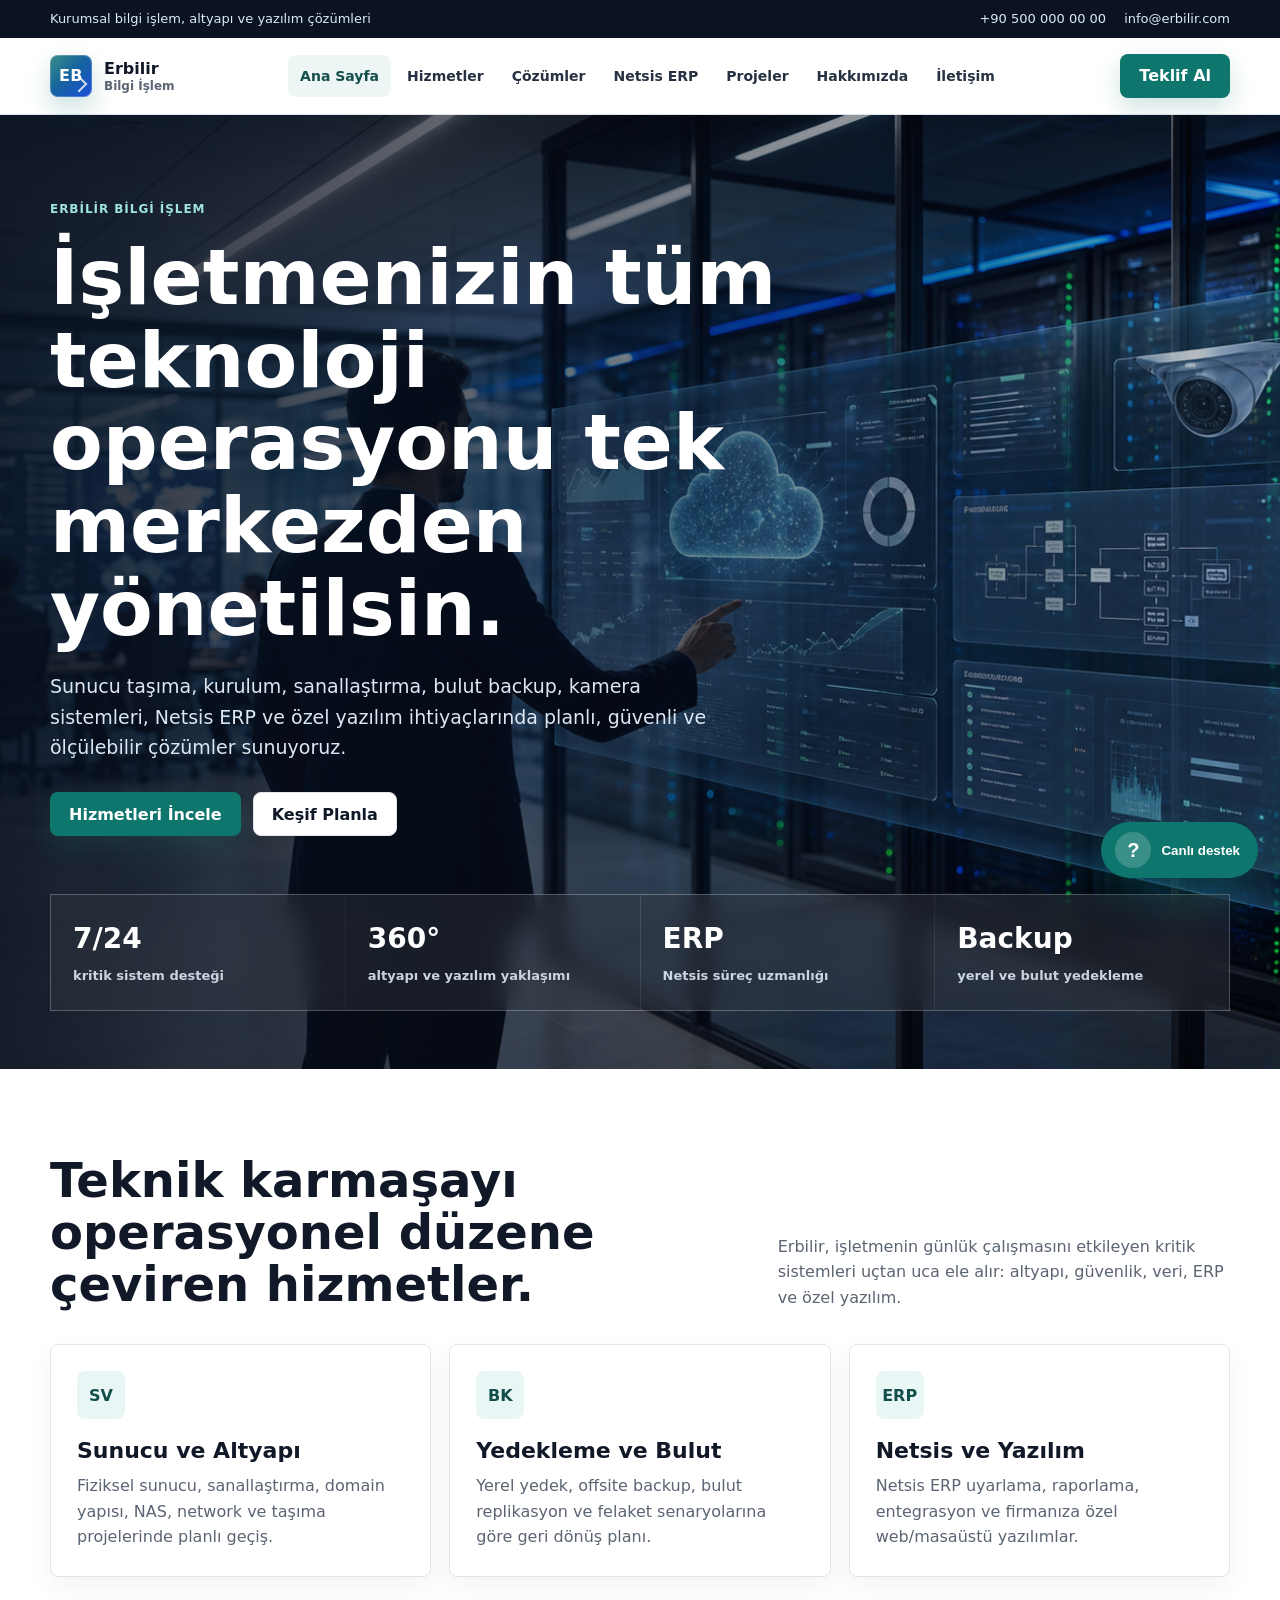
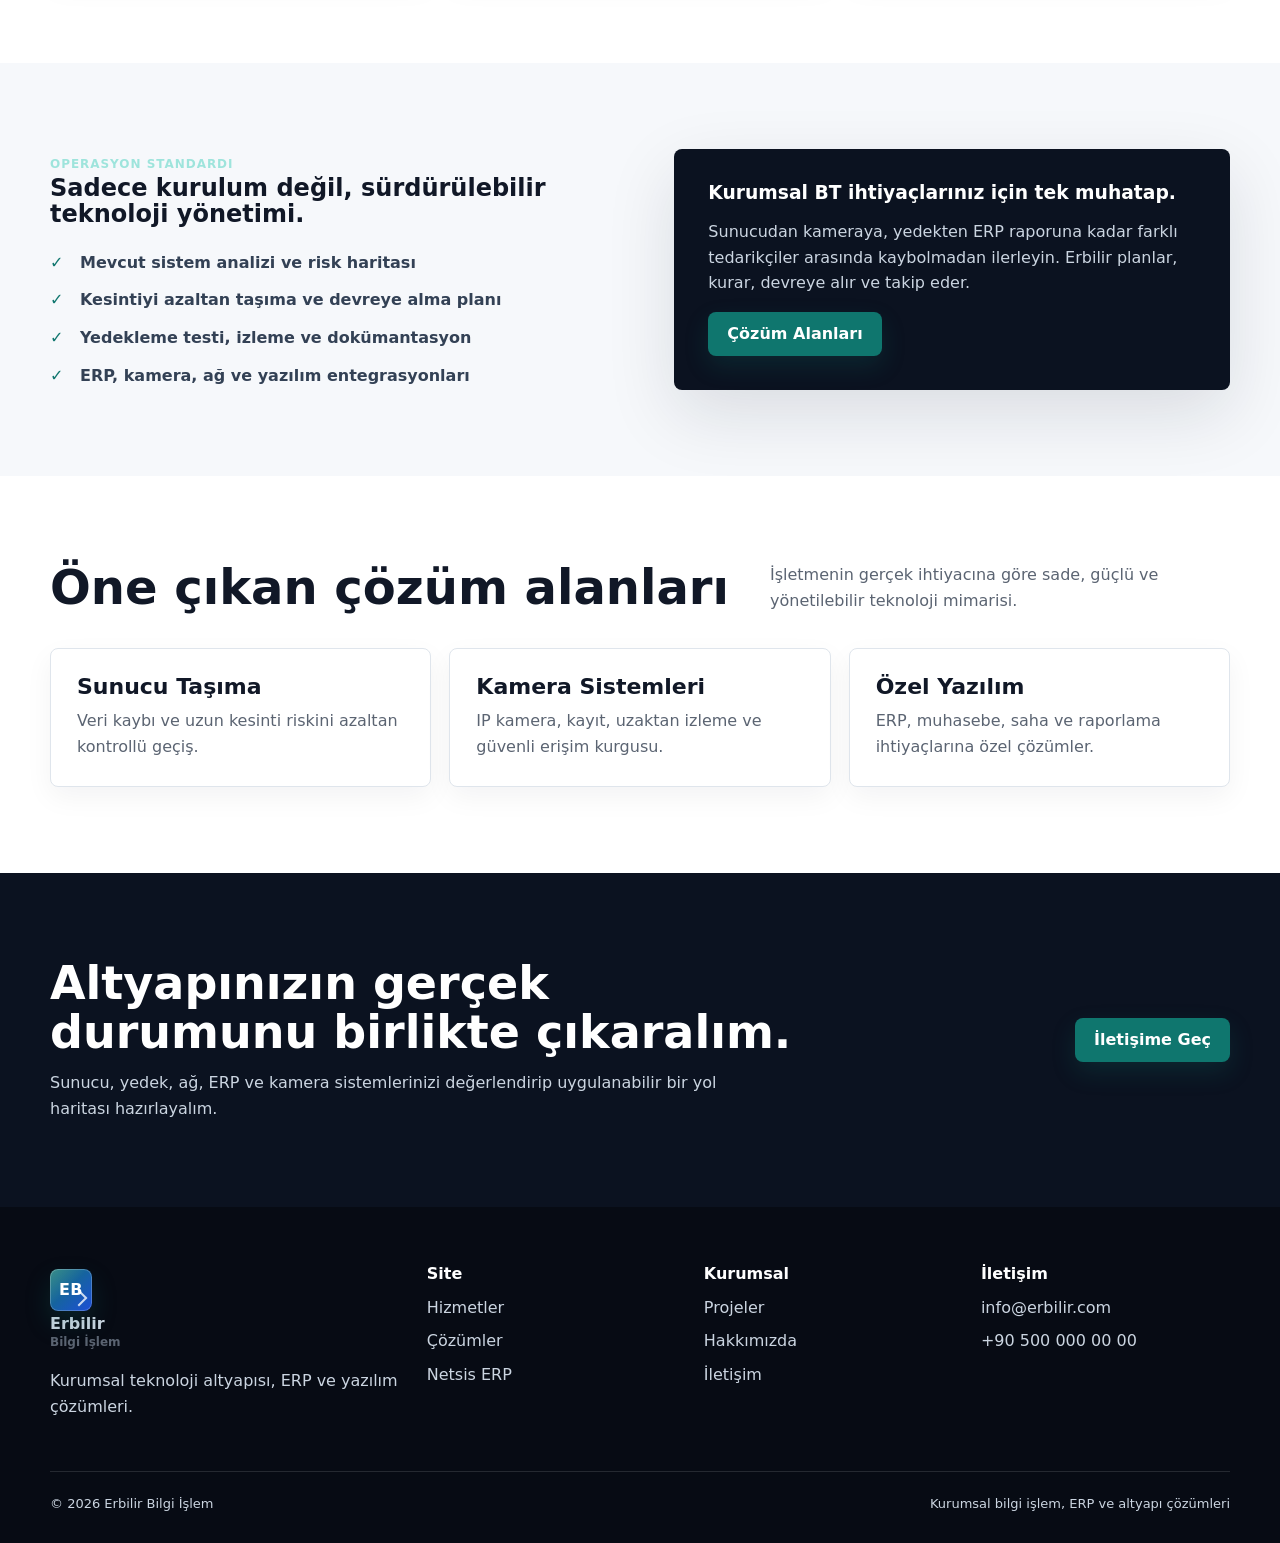
==== index.html @ c2f3719e "Refresh site visuals and support widget" ====
<!doctype html>
<html lang="tr">
<head>
  <meta charset="utf-8">
  <meta name="viewport" content="width=device-width, initial-scale=1">
  <title>Erbilir Bilgi İşlem | Sunucu, Bulut, Backup, ERP ve Güvenlik Çözümleri</title>
  <meta name="description" content="Erbilir; sunucu taşıma, kurulum, yedekleme, bulut backup, kamera sistemleri, özel yazılım ve Netsis ERP çözümleri sunan kurumsal bilgi işlem firmasıdır.">
  <link rel="icon" href="assets/img/erbilir-logo.svg" type="image/svg+xml">
  <link rel="stylesheet" href="styles.css">
</head>
<body>
  <div class="topbar">
    <div class="topbar-inner">
      <span>Kurumsal bilgi işlem, altyapı ve yazılım çözümleri</span>
      <div class="topbar-links"><a href="tel:+905000000000">+90 500 000 00 00</a><a href="mailto:info@erbilir.com">info@erbilir.com</a></div>
    </div>
  </div>
  <header class="site-header">
    <div class="nav-inner">
      <a class="brand" href="index.html"><span class="brand-mark">EB</span><span>Erbilir<small>Bilgi İşlem</small></span></a>
      <nav class="nav-links" aria-label="Ana menü">
        <a href="index.html">Ana Sayfa</a><a href="hizmetler.html">Hizmetler</a><a href="cozumler.html">Çözümler</a><a href="netsis-erp.html">Netsis ERP</a><a href="projeler.html">Projeler</a><a href="hakkimizda.html">Hakkımızda</a><a href="iletisim.html">İletişim</a>
      </nav>
      <a class="nav-cta" href="iletisim.html">Teklif Al</a>
      <button class="menu-toggle" type="button" aria-label="Menüyü aç" aria-expanded="false">☰</button>
    </div>
  </header>
  <main>
    <section class="hero">
      <div class="container">
        <span class="eyebrow">Erbilir Bilgi İşlem</span>
        <h1>İşletmenizin tüm teknoloji operasyonu tek merkezden yönetilsin.</h1>
        <p>Sunucu taşıma, kurulum, sanallaştırma, bulut backup, kamera sistemleri, Netsis ERP ve özel yazılım ihtiyaçlarında planlı, güvenli ve ölçülebilir çözümler sunuyoruz.</p>
        <div class="hero-actions"><a class="btn" href="hizmetler.html">Hizmetleri İncele</a><a class="btn secondary" href="iletisim.html">Keşif Planla</a></div>
        <div class="hero-metrics">
          <div class="metric"><strong>7/24</strong><span>kritik sistem desteği</span></div>
          <div class="metric"><strong>360°</strong><span>altyapı ve yazılım yaklaşımı</span></div>
          <div class="metric"><strong>ERP</strong><span>Netsis süreç uzmanlığı</span></div>
          <div class="metric"><strong>Backup</strong><span>yerel ve bulut yedekleme</span></div>
        </div>
      </div>
    </section>
    <section class="section">
      <div class="container">
        <div class="section-head"><h2>Teknik karmaşayı operasyonel düzene çeviren hizmetler.</h2><p>Erbilir, işletmenin günlük çalışmasını etkileyen kritik sistemleri uçtan uca ele alır: altyapı, güvenlik, veri, ERP ve özel yazılım.</p></div>
        <div class="grid">
          <article class="card"><div class="icon">SV</div><h3>Sunucu ve Altyapı</h3><p>Fiziksel sunucu, sanallaştırma, domain yapısı, NAS, network ve taşıma projelerinde planlı geçiş.</p></article>
          <article class="card"><div class="icon">BK</div><h3>Yedekleme ve Bulut</h3><p>Yerel yedek, offsite backup, bulut replikasyon ve felaket senaryolarına göre geri dönüş planı.</p></article>
          <article class="card"><div class="icon">ERP</div><h3>Netsis ve Yazılım</h3><p>Netsis ERP uyarlama, raporlama, entegrasyon ve firmanıza özel web/masaüstü yazılımlar.</p></article>
        </div>
      </div>
    </section>
    <section class="section alt">
      <div class="container split">
        <div>
          <span class="eyebrow">Operasyon standardı</span>
          <h2>Sadece kurulum değil, sürdürülebilir teknoloji yönetimi.</h2>
          <ul class="check-list">
            <li>Mevcut sistem analizi ve risk haritası</li>
            <li>Kesintiyi azaltan taşıma ve devreye alma planı</li>
            <li>Yedekleme testi, izleme ve dokümantasyon</li>
            <li>ERP, kamera, ağ ve yazılım entegrasyonları</li>
          </ul>
        </div>
        <div class="panel">
          <h3>Kurumsal BT ihtiyaçlarınız için tek muhatap.</h3>
          <p>Sunucudan kameraya, yedekten ERP raporuna kadar farklı tedarikçiler arasında kaybolmadan ilerleyin. Erbilir planlar, kurar, devreye alır ve takip eder.</p>
          <a class="btn" href="cozumler.html">Çözüm Alanları</a>
        </div>
      </div>
    </section>
    <section class="section">
      <div class="container">
        <div class="section-head"><h2>Öne çıkan çözüm alanları</h2><p>İşletmenin gerçek ihtiyacına göre sade, güçlü ve yönetilebilir teknoloji mimarisi.</p></div>
        <div class="grid">
          <article class="card"><h3>Sunucu Taşıma</h3><p>Veri kaybı ve uzun kesinti riskini azaltan kontrollü geçiş.</p></article>
          <article class="card"><h3>Kamera Sistemleri</h3><p>IP kamera, kayıt, uzaktan izleme ve güvenli erişim kurgusu.</p></article>
          <article class="card"><h3>Özel Yazılım</h3><p>ERP, muhasebe, saha ve raporlama ihtiyaçlarına özel çözümler.</p></article>
        </div>
      </div>
    </section>
    <section class="section cta">
      <div class="container"><div><h2>Altyapınızın gerçek durumunu birlikte çıkaralım.</h2><p>Sunucu, yedek, ağ, ERP ve kamera sistemlerinizi değerlendirip uygulanabilir bir yol haritası hazırlayalım.</p></div><a class="btn" href="iletisim.html">İletişime Geç</a></div>
    </section>
  </main>
  <footer class="footer">
    <div class="container footer-grid">
      <div><a class="brand" href="index.html"><span class="brand-mark">EB</span><span>Erbilir<small>Bilgi İşlem</small></span></a><p>Kurumsal teknoloji altyapısı, ERP ve yazılım çözümleri.</p></div>
      <div><strong>Site</strong><a href="hizmetler.html">Hizmetler</a><a href="cozumler.html">Çözümler</a><a href="netsis-erp.html">Netsis ERP</a></div>
      <div><strong>Kurumsal</strong><a href="projeler.html">Projeler</a><a href="hakkimizda.html">Hakkımızda</a><a href="iletisim.html">İletişim</a></div>
      <div><strong>İletişim</strong><a href="mailto:info@erbilir.com">info@erbilir.com</a><a href="tel:+905000000000">+90 500 000 00 00</a></div>
    </div>
    <div class="container footer-bottom"><span>© <span data-year></span> Erbilir Bilgi İşlem</span><span>Kurumsal bilgi işlem, ERP ve altyapı çözümleri</span></div>
  </footer>
  <script src="script.js"></script>
</body>
</html>
---- styles.css ----
:root {
  --ink: #111827;
  --muted: #5b6472;
  --line: #dfe5ec;
  --paper: #f6f8fb;
  --white: #ffffff;
  --brand: #0f766e;
  --brand-dark: #134e4a;
  --blue: #1d4ed8;
  --amber: #f59e0b;
  --shadow: 0 24px 70px rgba(17, 24, 39, .12);
  --radius: 8px;
}

* { box-sizing: border-box; }
html { scroll-behavior: smooth; }
body {
  margin: 0;
  color: var(--ink);
  background: var(--white);
  font-family: Inter, ui-sans-serif, system-ui, -apple-system, BlinkMacSystemFont, "Segoe UI", Arial, sans-serif;
  line-height: 1.6;
}
a { color: inherit; text-decoration: none; }
img { display: block; max-width: 100%; }

.topbar {
  background: #0b1220;
  color: #dbeafe;
  font-size: 13px;
}
.topbar-inner, .nav-inner, .container {
  width: min(1180px, calc(100% - 40px));
  margin: 0 auto;
}
.topbar-inner {
  min-height: 38px;
  display: flex;
  align-items: center;
  justify-content: space-between;
  gap: 18px;
}
.topbar-links { display: flex; gap: 18px; flex-wrap: wrap; }

.site-header {
  position: sticky;
  top: 0;
  z-index: 30;
  background: rgba(255, 255, 255, .94);
  border-bottom: 1px solid var(--line);
  backdrop-filter: blur(14px);
}
.nav-inner {
  height: 76px;
  display: flex;
  align-items: center;
  justify-content: space-between;
  gap: 22px;
}
.brand {
  display: inline-flex;
  align-items: center;
  gap: 12px;
  font-weight: 900;
  letter-spacing: 0;
}
.brand-mark {
  width: 42px;
  height: 42px;
  display: grid;
  place-items: center;
  color: #fff;
  border-radius: 8px;
  background:
    linear-gradient(135deg, rgba(255,255,255,.18), transparent 46%),
    linear-gradient(135deg, var(--brand), var(--blue));
  font-weight: 900;
  letter-spacing: .03em;
  position: relative;
  overflow: hidden;
  box-shadow: inset 0 0 0 1px rgba(255,255,255,.22), 0 12px 26px rgba(15, 118, 110, .22);
}
.brand-mark::after {
  content: "";
  position: absolute;
  right: 7px;
  bottom: 7px;
  width: 10px;
  height: 10px;
  border: 2px solid rgba(255,255,255,.78);
  border-left: 0;
  border-top: 0;
  transform: rotate(-45deg);
}
.brand small {
  display: block;
  color: var(--muted);
  font-size: 12px;
  font-weight: 700;
  margin-top: -4px;
}
.nav-links {
  display: flex;
  align-items: center;
  gap: 4px;
}
.nav-links a {
  padding: 10px 12px;
  border-radius: 8px;
  color: #263241;
  font-size: 14px;
  font-weight: 750;
}
.nav-links a:hover, .nav-links a.active { background: #eef6f5; color: var(--brand-dark); }
.nav-cta, .btn {
  display: inline-flex;
  align-items: center;
  justify-content: center;
  min-height: 44px;
  padding: 0 18px;
  border-radius: 8px;
  border: 1px solid transparent;
  background: var(--brand);
  color: #fff;
  font-weight: 850;
  box-shadow: 0 10px 24px rgba(15, 118, 110, .20);
}
.btn.secondary {
  background: #fff;
  color: var(--ink);
  border-color: var(--line);
  box-shadow: none;
}
.menu-toggle {
  display: none;
  width: 44px;
  height: 44px;
  border: 1px solid var(--line);
  border-radius: 8px;
  background: #fff;
  font-size: 24px;
}

.hero {
  position: relative;
  min-height: calc(100vh - 114px);
  display: grid;
  align-items: center;
  overflow: hidden;
  color: #fff;
  background: #0b1220;
}
.hero::before {
  content: "";
  position: absolute;
  inset: 0;
  background: linear-gradient(90deg, rgba(8, 15, 29, .88), rgba(8, 15, 29, .54), rgba(8, 15, 29, .22)), url("assets/img/erbilir-hero.png") center/cover no-repeat;
}
.hero .container {
  position: relative;
  padding: 80px 0 58px;
}
.eyebrow {
  display: inline-flex;
  gap: 8px;
  align-items: center;
  color: #9ee4dc;
  font-weight: 900;
  text-transform: uppercase;
  font-size: 12px;
  letter-spacing: .08em;
}
h1, h2, h3 { line-height: 1.08; margin: 0; letter-spacing: 0; }
.hero h1 {
  max-width: 820px;
  margin: 16px 0 20px;
  font-size: clamp(42px, 6vw, 82px);
}
.hero p {
  max-width: 690px;
  color: #dce7f3;
  font-size: 19px;
  margin: 0 0 30px;
}
.hero-actions { display: flex; gap: 12px; flex-wrap: wrap; }
.hero-metrics {
  display: grid;
  grid-template-columns: repeat(4, minmax(0, 1fr));
  gap: 1px;
  margin-top: 58px;
  border: 1px solid rgba(255,255,255,.18);
  background: rgba(255,255,255,.12);
  backdrop-filter: blur(12px);
}
.metric {
  padding: 22px;
  background: rgba(6, 12, 24, .35);
}
.metric strong { display: block; font-size: 28px; }
.metric span { color: #cbd5e1; font-size: 13px; font-weight: 750; }

.section { padding: 86px 0; }
.section.alt { background: var(--paper); }
.section-head {
  display: flex;
  justify-content: space-between;
  gap: 34px;
  align-items: end;
  margin-bottom: 34px;
}
.section-head h2 { font-size: clamp(30px, 4vw, 48px); max-width: 760px; }
.section-head p { color: var(--muted); max-width: 460px; margin: 0; }
.grid {
  display: grid;
  grid-template-columns: repeat(3, minmax(0, 1fr));
  gap: 18px;
}
.visual-grid,
.project-grid {
  display: grid;
  grid-template-columns: repeat(3, minmax(0, 1fr));
  gap: 18px;
}
.card {
  background: #fff;
  border: 1px solid var(--line);
  border-radius: var(--radius);
  padding: 26px;
  box-shadow: 0 10px 28px rgba(17, 24, 39, .05);
}
.card h3 { font-size: 22px; margin-bottom: 10px; }
.card p { color: var(--muted); margin: 0; }
.icon {
  width: 48px;
  height: 48px;
  display: grid;
  place-items: center;
  border-radius: 8px;
  background: #e8f7f5;
  color: var(--brand-dark);
  font-weight: 900;
  margin-bottom: 20px;
}
.solution-card,
.project-card {
  min-height: 250px;
  background: #fff;
  border: 1px solid var(--line);
  border-radius: 8px;
  overflow: hidden;
  box-shadow: 0 10px 28px rgba(17, 24, 39, .05);
  padding: 24px;
}
.solution-card.featured,
.project-card.wide {
  grid-column: span 2;
  padding: 0;
  display: grid;
  grid-template-columns: .95fr 1.05fr;
  align-items: stretch;
  background: #0b1220;
  color: #fff;
}
.solution-card img,
.project-card img {
  width: 100%;
  height: 100%;
  min-height: 280px;
  object-fit: cover;
}
.solution-card.featured > div,
.project-card.wide > div {
  padding: 28px;
  align-self: center;
}
.solution-card h3,
.project-card h3 {
  font-size: 24px;
  margin: 10px 0;
}
.solution-card p,
.project-card p {
  color: var(--muted);
  margin: 0;
}
.solution-card.featured p,
.project-card.wide p {
  color: #dbeafe;
}
.solution-card.featured .tag {
  background: rgba(255,255,255,.1);
  border-color: rgba(255,255,255,.18);
  color: #e0f2fe;
}
.solution-kicker,
.project-type {
  display: inline-flex;
  align-items: center;
  min-height: 28px;
  padding: 0 10px;
  border-radius: 999px;
  background: #e8f7f5;
  color: var(--brand-dark);
  font-size: 12px;
  font-weight: 900;
  text-transform: uppercase;
  letter-spacing: .06em;
}
.solution-card.featured .solution-kicker,
.project-card.wide .solution-kicker {
  background: rgba(158, 228, 220, .15);
  color: #9ee4dc;
}
.project-type {
  background: #eef2ff;
  color: #1e3a8a;
}
.split {
  display: grid;
  grid-template-columns: 1.02fr .98fr;
  gap: 46px;
  align-items: center;
}
.panel {
  background: #0b1220;
  color: #fff;
  border-radius: 8px;
  padding: 34px;
  box-shadow: var(--shadow);
}
.panel p { color: #cbd5e1; }
.check-list {
  display: grid;
  gap: 12px;
  padding: 0;
  margin: 22px 0 0;
  list-style: none;
}
.check-list li {
  padding-left: 30px;
  position: relative;
  color: #334155;
  font-weight: 650;
}
.check-list li::before {
  content: "✓";
  position: absolute;
  left: 0;
  color: var(--brand);
  font-weight: 900;
}
.panel .check-list li { color: #eef2ff; }

.page-hero {
  background: linear-gradient(135deg, #0b1220, #12342f);
  color: #fff;
  padding: 74px 0 62px;
}
.page-hero h1 { font-size: clamp(38px, 5vw, 64px); max-width: 900px; margin: 14px 0; }
.page-hero p { color: #dce7f3; max-width: 760px; font-size: 18px; margin: 0; }
.breadcrumbs { color: #9ee4dc; font-size: 13px; font-weight: 850; }

.service-row {
  display: grid;
  grid-template-columns: 280px 1fr;
  gap: 28px;
  padding: 28px 0;
  border-top: 1px solid var(--line);
}
.service-row h3 { font-size: 25px; }
.tags { display: flex; gap: 8px; flex-wrap: wrap; margin-top: 16px; }
.tag {
  border: 1px solid var(--line);
  border-radius: 999px;
  padding: 6px 10px;
  color: #465568;
  font-size: 13px;
  font-weight: 750;
  background: #fff;
}

.cta {
  background: #0b1220;
  color: #fff;
}
.cta .container {
  display: flex;
  justify-content: space-between;
  gap: 30px;
  align-items: center;
}
.cta h2 { font-size: clamp(30px, 4vw, 46px); max-width: 760px; }
.cta p { color: #cbd5e1; margin: 12px 0 0; max-width: 680px; }

.footer {
  background: #070b14;
  color: #cbd5e1;
  padding: 54px 0 28px;
}
.footer-grid {
  display: grid;
  grid-template-columns: 1.4fr repeat(3, 1fr);
  gap: 28px;
}
.footer h3, .footer strong { color: #fff; }
.footer a { display: block; color: #cbd5e1; margin: 8px 0; }
.footer-bottom {
  margin-top: 36px;
  padding-top: 22px;
  border-top: 1px solid rgba(255,255,255,.12);
  display: flex;
  justify-content: space-between;
  gap: 18px;
  flex-wrap: wrap;
  font-size: 13px;
}

.contact-grid {
  display: grid;
  grid-template-columns: .9fr 1.1fr;
  gap: 28px;
}
.form {
  display: grid;
  gap: 14px;
}
.form input, .form textarea, .form select {
  width: 100%;
  border: 1px solid var(--line);
  border-radius: 8px;
  min-height: 48px;
  padding: 12px 14px;
  font: inherit;
}
.form textarea { min-height: 150px; resize: vertical; }

.support-widget {
  position: fixed;
  right: 22px;
  bottom: 22px;
  z-index: 80;
  font: inherit;
}
.support-toggle {
  min-height: 56px;
  border: 0;
  border-radius: 999px;
  padding: 0 18px 0 14px;
  display: inline-flex;
  align-items: center;
  gap: 10px;
  background: #0f766e;
  color: #fff;
  font-weight: 900;
  box-shadow: 0 18px 42px rgba(15, 118, 110, .34);
  cursor: pointer;
}
.support-toggle-icon {
  width: 36px;
  height: 36px;
  border-radius: 999px;
  display: grid;
  place-items: center;
  background: rgba(255,255,255,.18);
  font-size: 20px;
  line-height: 1;
}
.support-panel {
  position: absolute;
  right: 0;
  bottom: 72px;
  width: min(360px, calc(100vw - 32px));
  background: #fff;
  color: var(--ink);
  border: 1px solid var(--line);
  border-radius: 8px;
  overflow: hidden;
  box-shadow: var(--shadow);
  transform: translateY(12px);
  opacity: 0;
  pointer-events: none;
  transition: opacity .18s ease, transform .18s ease;
}
.support-widget.open .support-panel {
  transform: translateY(0);
  opacity: 1;
  pointer-events: auto;
}
.support-head {
  padding: 18px;
  background: #0b1220;
  color: #fff;
  display: flex;
  align-items: flex-start;
  justify-content: space-between;
  gap: 16px;
}
.support-head strong { display: block; font-size: 17px; line-height: 1.2; }
.support-head span { color: #cbd5e1; font-size: 13px; }
.support-close {
  width: 34px;
  height: 34px;
  border: 1px solid rgba(255,255,255,.2);
  border-radius: 8px;
  background: rgba(255,255,255,.08);
  color: #fff;
  font-size: 22px;
  line-height: 1;
  cursor: pointer;
}
.support-form {
  display: grid;
  gap: 10px;
  padding: 16px;
}
.support-form input,
.support-form textarea {
  width: 100%;
  border: 1px solid var(--line);
  border-radius: 8px;
  min-height: 44px;
  padding: 10px 12px;
  font: inherit;
}
.support-form textarea {
  min-height: 96px;
  resize: vertical;
}
.support-actions {
  display: grid;
  grid-template-columns: 1fr 1fr;
  gap: 10px;
}
.support-actions .btn {
  width: 100%;
  min-height: 42px;
  padding: 0 12px;
  font-size: 14px;
}
.support-meta {
  padding: 0 16px 16px;
  color: var(--muted);
  font-size: 12px;
}

@media (max-width: 920px) {
  .topbar-inner { align-items: flex-start; padding: 10px 0; flex-direction: column; }
  .menu-toggle { display: inline-grid; place-items: center; }
  .nav-links {
    position: fixed;
    inset: 114px 16px auto 16px;
    display: none;
    flex-direction: column;
    align-items: stretch;
    padding: 14px;
    background: #fff;
    border: 1px solid var(--line);
    border-radius: 8px;
    box-shadow: var(--shadow);
  }
  .nav-links.open { display: flex; }
  .nav-links a { padding: 13px 14px; }
  .nav-cta { display: none; }
  .hero-metrics, .grid, .visual-grid, .project-grid, .split, .contact-grid, .footer-grid, .cta .container {
    grid-template-columns: 1fr;
  }
  .solution-card.featured,
  .project-card.wide {
    grid-column: auto;
    grid-template-columns: 1fr;
  }
  .solution-card img,
  .project-card img {
    min-height: 220px;
    aspect-ratio: 16 / 10;
  }
  .cta .container { display: grid; }
  .section-head { display: block; }
  .section-head p { margin-top: 14px; }
  .service-row { grid-template-columns: 1fr; gap: 10px; }
}

@media (max-width: 560px) {
  .topbar-inner, .nav-inner, .container { width: min(100% - 28px, 1180px); }
  .brand small { display: none; }
  .hero { min-height: auto; }
  .hero .container { padding: 68px 0 42px; }
  .hero-actions .btn { width: 100%; }
  .metric { padding: 18px; }
  .section { padding: 62px 0; }
  .card, .panel { padding: 22px; }
  .support-widget {
    right: 14px;
    bottom: 14px;
  }
  .support-toggle {
    min-height: 52px;
    padding-right: 14px;
  }
  .support-toggle-text { display: none; }
  .support-panel {
    bottom: 66px;
  }
}
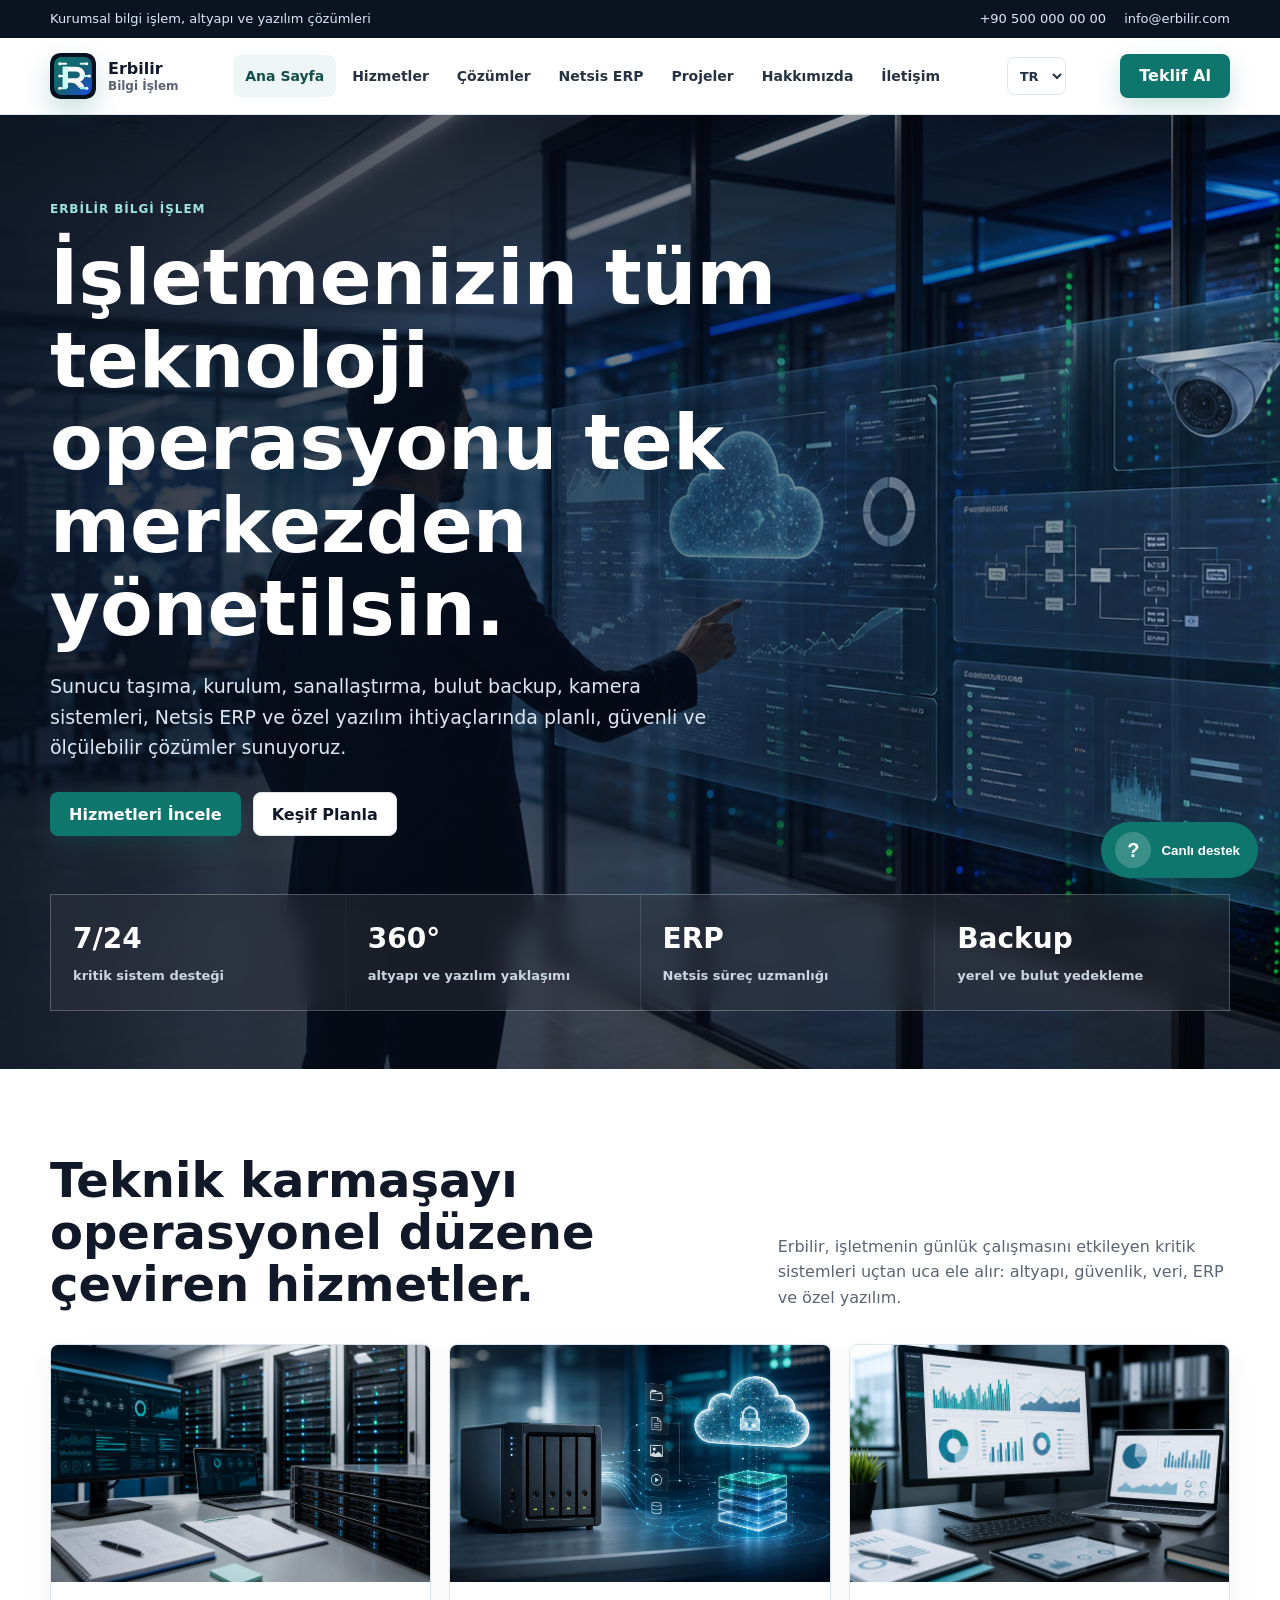
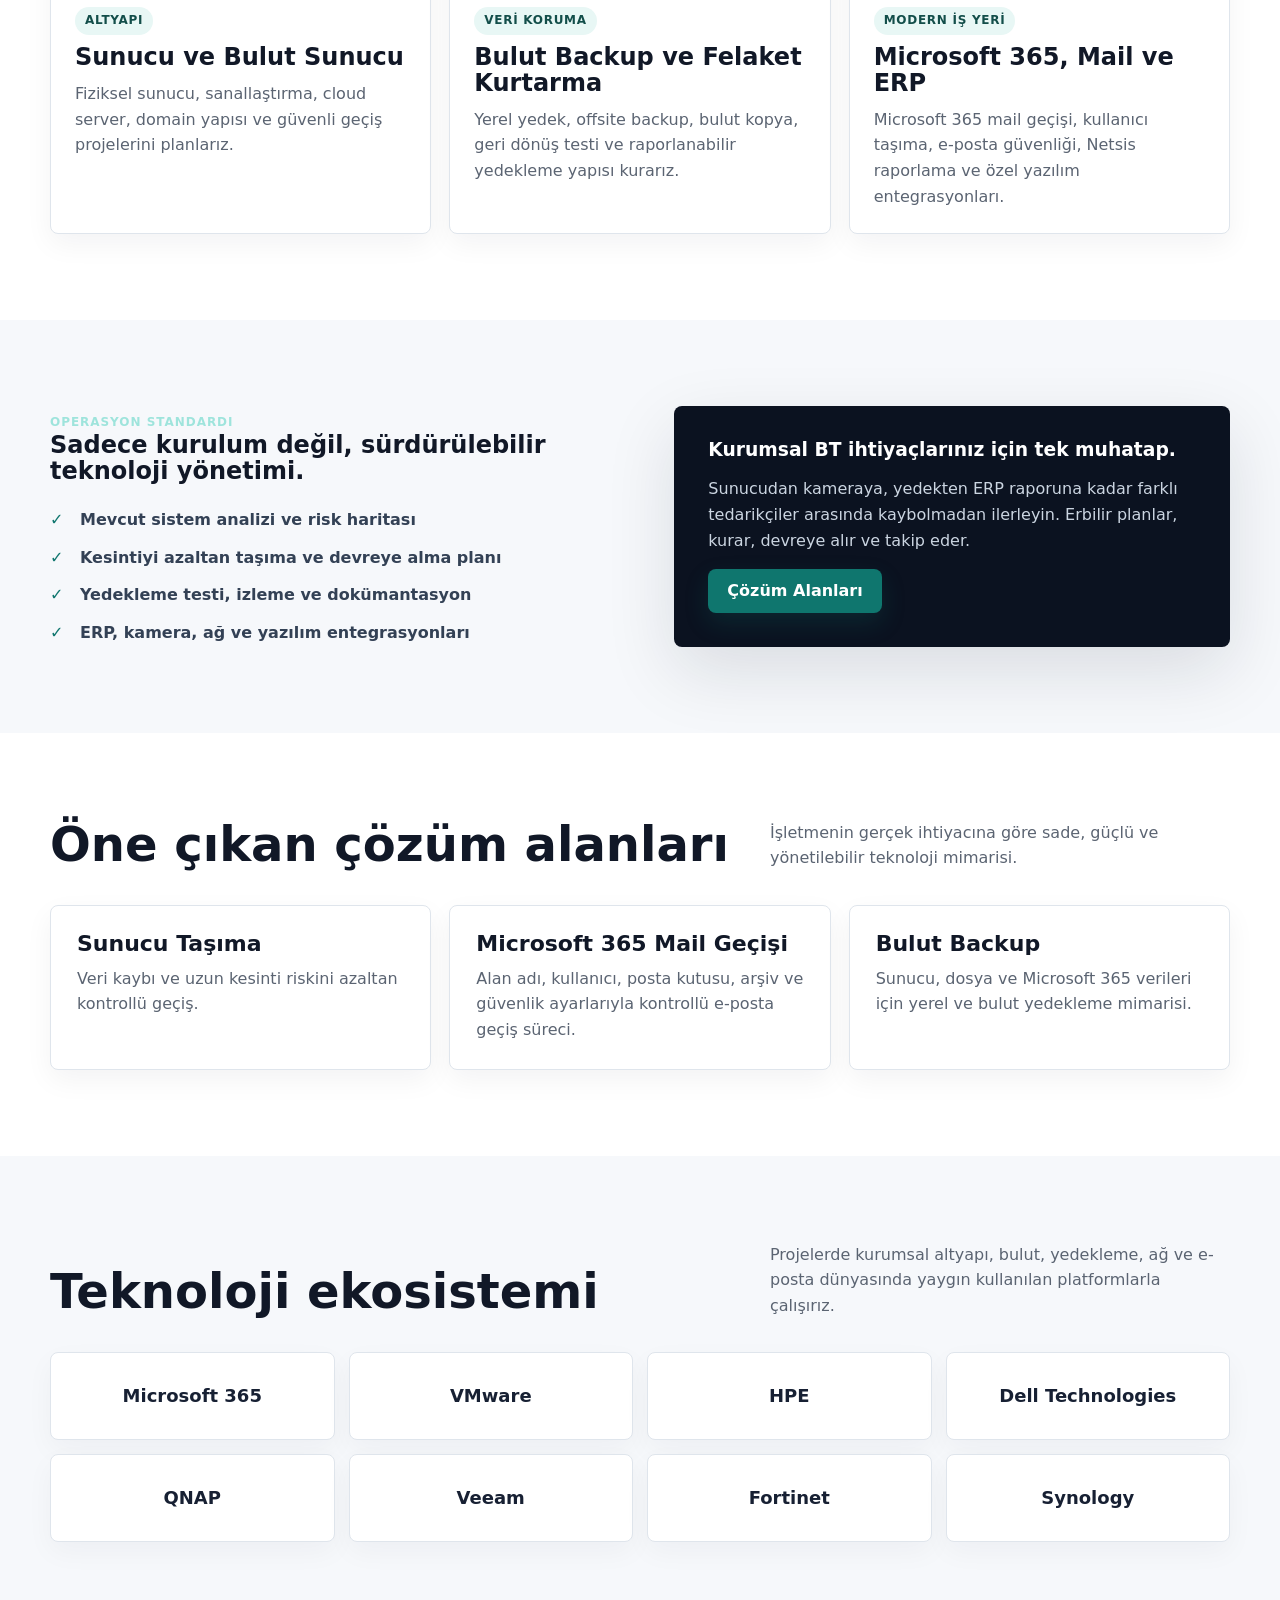
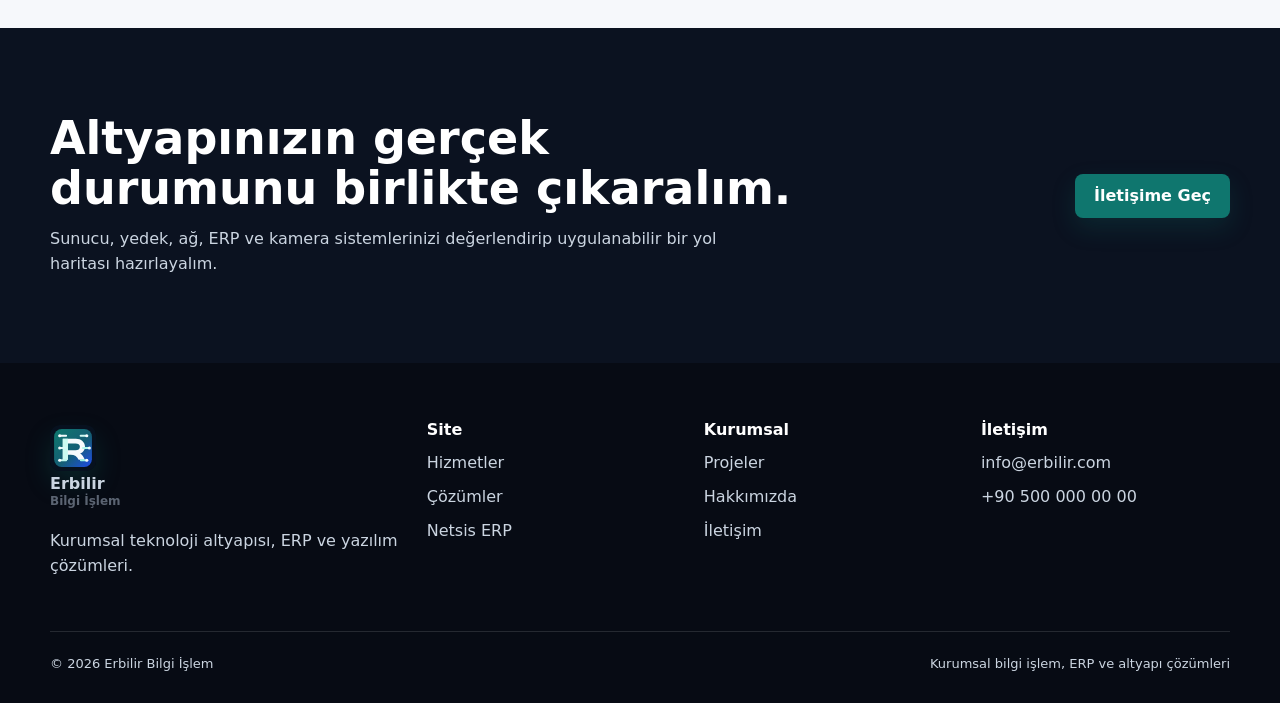
==== commit 00e0a04c: "Add ecosystem, language support, and richer visuals" ====
--- a/index.html
+++ b/index.html
@@ -17,7 +17,7 @@
   </div>
   <header class="site-header">
     <div class="nav-inner">
-      <a class="brand" href="index.html"><span class="brand-mark">EB</span><span>Erbilir<small>Bilgi İşlem</small></span></a>
+      <a class="brand" href="index.html"><span class="brand-mark"><img src="assets/img/erbilir-logo.svg" alt="" aria-hidden="true"></span><span>Erbilir<small>Bilgi İşlem</small></span></a>
       <nav class="nav-links" aria-label="Ana menü">
         <a href="index.html">Ana Sayfa</a><a href="hizmetler.html">Hizmetler</a><a href="cozumler.html">Çözümler</a><a href="netsis-erp.html">Netsis ERP</a><a href="projeler.html">Projeler</a><a href="hakkimizda.html">Hakkımızda</a><a href="iletisim.html">İletişim</a>
       </nav>
@@ -43,10 +43,10 @@
     <section class="section">
       <div class="container">
         <div class="section-head"><h2>Teknik karmaşayı operasyonel düzene çeviren hizmetler.</h2><p>Erbilir, işletmenin günlük çalışmasını etkileyen kritik sistemleri uçtan uca ele alır: altyapı, güvenlik, veri, ERP ve özel yazılım.</p></div>
-        <div class="grid">
-          <article class="card"><div class="icon">SV</div><h3>Sunucu ve Altyapı</h3><p>Fiziksel sunucu, sanallaştırma, domain yapısı, NAS, network ve taşıma projelerinde planlı geçiş.</p></article>
-          <article class="card"><div class="icon">BK</div><h3>Yedekleme ve Bulut</h3><p>Yerel yedek, offsite backup, bulut replikasyon ve felaket senaryolarına göre geri dönüş planı.</p></article>
-          <article class="card"><div class="icon">ERP</div><h3>Netsis ve Yazılım</h3><p>Netsis ERP uyarlama, raporlama, entegrasyon ve firmanıza özel web/masaüstü yazılımlar.</p></article>
+        <div class="service-card-grid">
+          <article class="service-card"><img src="assets/img/project-server-migration.png" alt="Sunucu ve sanallaştırma altyapısı"><div><span class="solution-kicker">Altyapı</span><h3>Sunucu ve Bulut Sunucu</h3><p>Fiziksel sunucu, sanallaştırma, cloud server, domain yapısı ve güvenli geçiş projelerini planlarız.</p></div></article>
+          <article class="service-card"><img src="assets/img/project-cloud-backup.png" alt="Bulut yedekleme ve veri koruma altyapısı"><div><span class="solution-kicker">Veri koruma</span><h3>Bulut Backup ve Felaket Kurtarma</h3><p>Yerel yedek, offsite backup, bulut kopya, geri dönüş testi ve raporlanabilir yedekleme yapısı kurarız.</p></div></article>
+          <article class="service-card"><img src="assets/img/project-erp-reporting.png" alt="Microsoft 365, mail ve ERP raporlama ekranları"><div><span class="solution-kicker">Modern iş yeri</span><h3>Microsoft 365, Mail ve ERP</h3><p>Microsoft 365 mail geçişi, kullanıcı taşıma, e-posta güvenliği, Netsis raporlama ve özel yazılım entegrasyonları.</p></div></article>
         </div>
       </div>
     </section>
@@ -74,8 +74,23 @@
         <div class="section-head"><h2>Öne çıkan çözüm alanları</h2><p>İşletmenin gerçek ihtiyacına göre sade, güçlü ve yönetilebilir teknoloji mimarisi.</p></div>
         <div class="grid">
           <article class="card"><h3>Sunucu Taşıma</h3><p>Veri kaybı ve uzun kesinti riskini azaltan kontrollü geçiş.</p></article>
-          <article class="card"><h3>Kamera Sistemleri</h3><p>IP kamera, kayıt, uzaktan izleme ve güvenli erişim kurgusu.</p></article>
-          <article class="card"><h3>Özel Yazılım</h3><p>ERP, muhasebe, saha ve raporlama ihtiyaçlarına özel çözümler.</p></article>
+          <article class="card"><h3>Microsoft 365 Mail Geçişi</h3><p>Alan adı, kullanıcı, posta kutusu, arşiv ve güvenlik ayarlarıyla kontrollü e-posta geçiş süreci.</p></article>
+          <article class="card"><h3>Bulut Backup</h3><p>Sunucu, dosya ve Microsoft 365 verileri için yerel ve bulut yedekleme mimarisi.</p></article>
+        </div>
+      </div>
+    </section>
+    <section class="section alt">
+      <div class="container">
+        <div class="section-head"><h2>Teknoloji ekosistemi</h2><p>Projelerde kurumsal altyapı, bulut, yedekleme, ağ ve e-posta dünyasında yaygın kullanılan platformlarla çalışırız.</p></div>
+        <div class="partner-grid" aria-label="Teknoloji ekosistemi markaları">
+          <div class="partner-card">Microsoft 365</div>
+          <div class="partner-card">VMware</div>
+          <div class="partner-card">HPE</div>
+          <div class="partner-card">Dell Technologies</div>
+          <div class="partner-card">QNAP</div>
+          <div class="partner-card">Veeam</div>
+          <div class="partner-card">Fortinet</div>
+          <div class="partner-card">Synology</div>
         </div>
       </div>
     </section>
@@ -85,7 +100,7 @@
   </main>
   <footer class="footer">
     <div class="container footer-grid">
-      <div><a class="brand" href="index.html"><span class="brand-mark">EB</span><span>Erbilir<small>Bilgi İşlem</small></span></a><p>Kurumsal teknoloji altyapısı, ERP ve yazılım çözümleri.</p></div>
+      <div><a class="brand" href="index.html"><span class="brand-mark"><img src="assets/img/erbilir-logo.svg" alt="" aria-hidden="true"></span><span>Erbilir<small>Bilgi İşlem</small></span></a><p>Kurumsal teknoloji altyapısı, ERP ve yazılım çözümleri.</p></div>
       <div><strong>Site</strong><a href="hizmetler.html">Hizmetler</a><a href="cozumler.html">Çözümler</a><a href="netsis-erp.html">Netsis ERP</a></div>
       <div><strong>Kurumsal</strong><a href="projeler.html">Projeler</a><a href="hakkimizda.html">Hakkımızda</a><a href="iletisim.html">İletişim</a></div>
       <div><strong>İletişim</strong><a href="mailto:info@erbilir.com">info@erbilir.com</a><a href="tel:+905000000000">+90 500 000 00 00</a></div>
--- a/styles.css
+++ b/styles.css
@@ -65,33 +65,15 @@
   letter-spacing: 0;
 }
 .brand-mark {
-  width: 42px;
-  height: 42px;
+  width: 46px;
+  height: 46px;
   display: grid;
   place-items: center;
-  color: #fff;
-  border-radius: 8px;
-  background:
-    linear-gradient(135deg, rgba(255,255,255,.18), transparent 46%),
-    linear-gradient(135deg, var(--brand), var(--blue));
-  font-weight: 900;
-  letter-spacing: .03em;
-  position: relative;
+  border-radius: 10px;
   overflow: hidden;
-  box-shadow: inset 0 0 0 1px rgba(255,255,255,.22), 0 12px 26px rgba(15, 118, 110, .22);
-}
-.brand-mark::after {
-  content: "";
-  position: absolute;
-  right: 7px;
-  bottom: 7px;
-  width: 10px;
-  height: 10px;
-  border: 2px solid rgba(255,255,255,.78);
-  border-left: 0;
-  border-top: 0;
-  transform: rotate(-45deg);
-}
+  box-shadow: 0 12px 26px rgba(15, 118, 110, .22);
+}
+.brand-mark img { width: 100%; height: 100%; object-fit: cover; }
 .brand small {
   display: block;
   color: var(--muted);
@@ -216,7 +198,8 @@
   gap: 18px;
 }
 .visual-grid,
-.project-grid {
+.project-grid,
+.service-card-grid {
   display: grid;
   grid-template-columns: repeat(3, minmax(0, 1fr));
   gap: 18px;
@@ -242,13 +225,26 @@
   margin-bottom: 20px;
 }
 .solution-card,
-.project-card {
+.project-card,
+.service-card {
   min-height: 250px;
   background: #fff;
   border: 1px solid var(--line);
   border-radius: 8px;
   overflow: hidden;
   box-shadow: 0 10px 28px rgba(17, 24, 39, .05);
+  padding: 24px;
+}
+.service-card {
+  padding: 0;
+  overflow: hidden;
+}
+.service-card img {
+  width: 100%;
+  aspect-ratio: 16 / 10;
+  object-fit: cover;
+}
+.service-card > div {
   padding: 24px;
 }
 .solution-card.featured,
@@ -268,18 +264,33 @@
   min-height: 280px;
   object-fit: cover;
 }
+.project-card:not(.wide) {
+  padding: 0;
+  display: flex;
+  flex-direction: column;
+}
+.project-card:not(.wide) img {
+  min-height: auto;
+  height: auto;
+  aspect-ratio: 16 / 10;
+}
+.project-card-body {
+  padding: 22px;
+}
 .solution-card.featured > div,
 .project-card.wide > div {
   padding: 28px;
   align-self: center;
 }
 .solution-card h3,
-.project-card h3 {
+.project-card h3,
+.service-card h3 {
   font-size: 24px;
   margin: 10px 0;
 }
 .solution-card p,
-.project-card p {
+.project-card p,
+.service-card p {
   color: var(--muted);
   margin: 0;
 }
@@ -314,6 +325,36 @@
 .project-type {
   background: #eef2ff;
   color: #1e3a8a;
+}
+.partner-grid {
+  display: grid;
+  grid-template-columns: repeat(4, minmax(0, 1fr));
+  gap: 14px;
+}
+.partner-card {
+  min-height: 88px;
+  display: grid;
+  place-items: center;
+  padding: 18px;
+  border: 1px solid var(--line);
+  border-radius: 8px;
+  background: #fff;
+  color: #172033;
+  font-weight: 900;
+  font-size: 18px;
+  text-align: center;
+  box-shadow: 0 10px 28px rgba(17, 24, 39, .04);
+}
+.language-select {
+  min-height: 38px;
+  border: 1px solid var(--line);
+  border-radius: 8px;
+  background: #fff;
+  color: #263241;
+  font: inherit;
+  font-size: 13px;
+  font-weight: 800;
+  padding: 0 8px;
 }
 .split {
   display: grid;
@@ -561,7 +602,7 @@
   .nav-links.open { display: flex; }
   .nav-links a { padding: 13px 14px; }
   .nav-cta { display: none; }
-  .hero-metrics, .grid, .visual-grid, .project-grid, .split, .contact-grid, .footer-grid, .cta .container {
+  .hero-metrics, .grid, .visual-grid, .project-grid, .service-card-grid, .partner-grid, .split, .contact-grid, .footer-grid, .cta .container {
     grid-template-columns: 1fr;
   }
   .solution-card.featured,
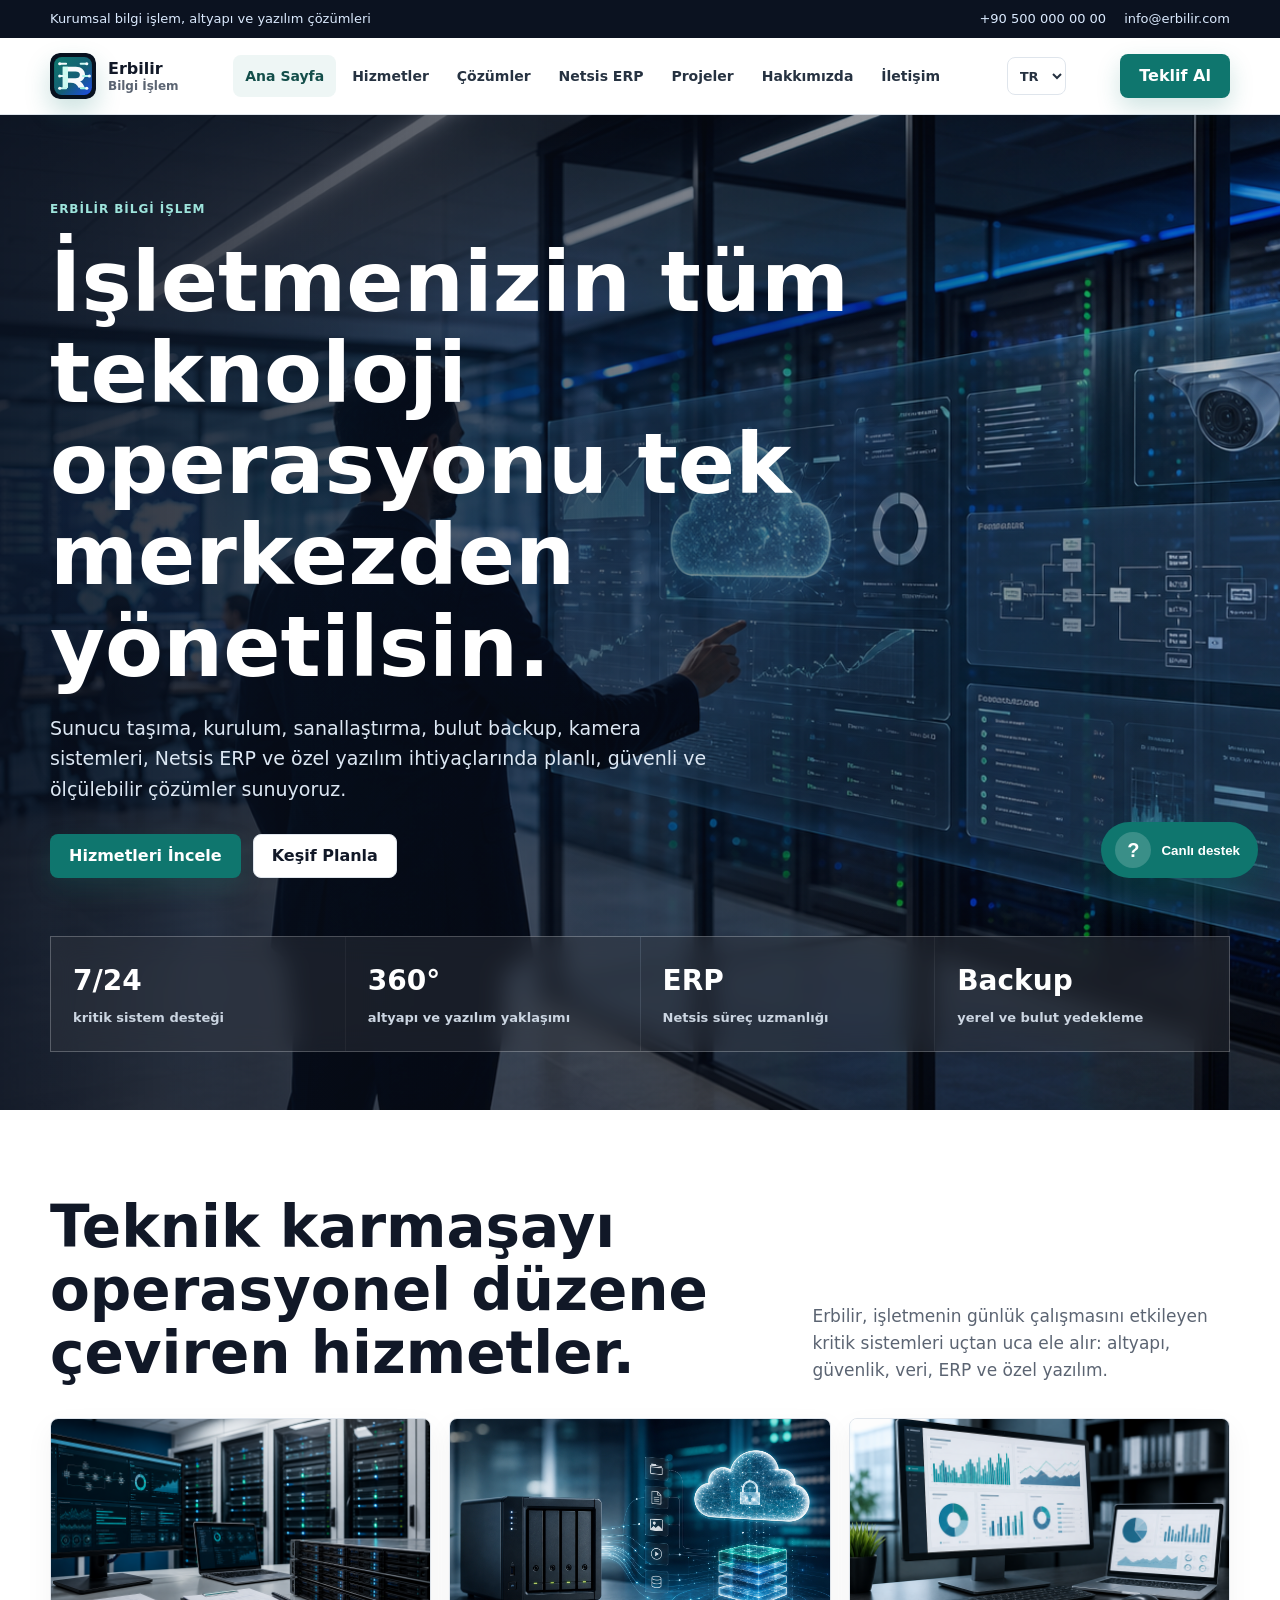
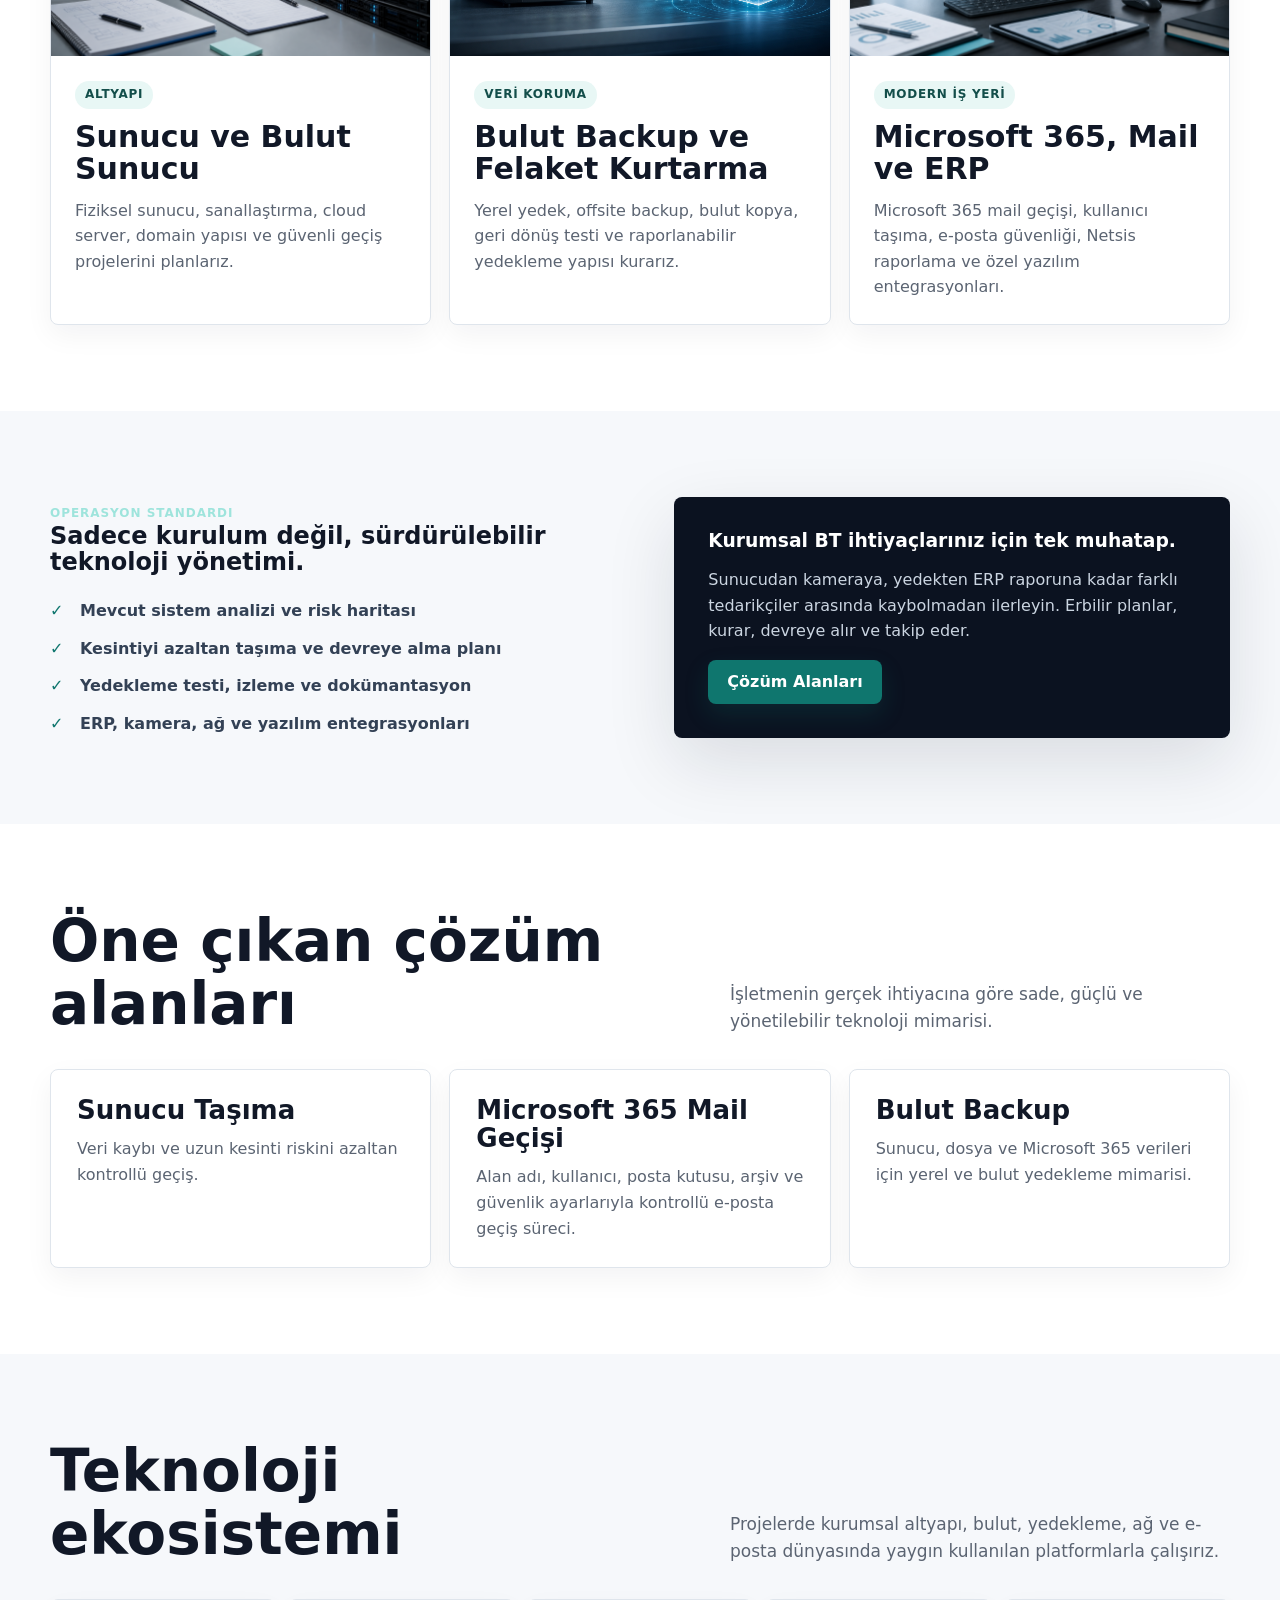
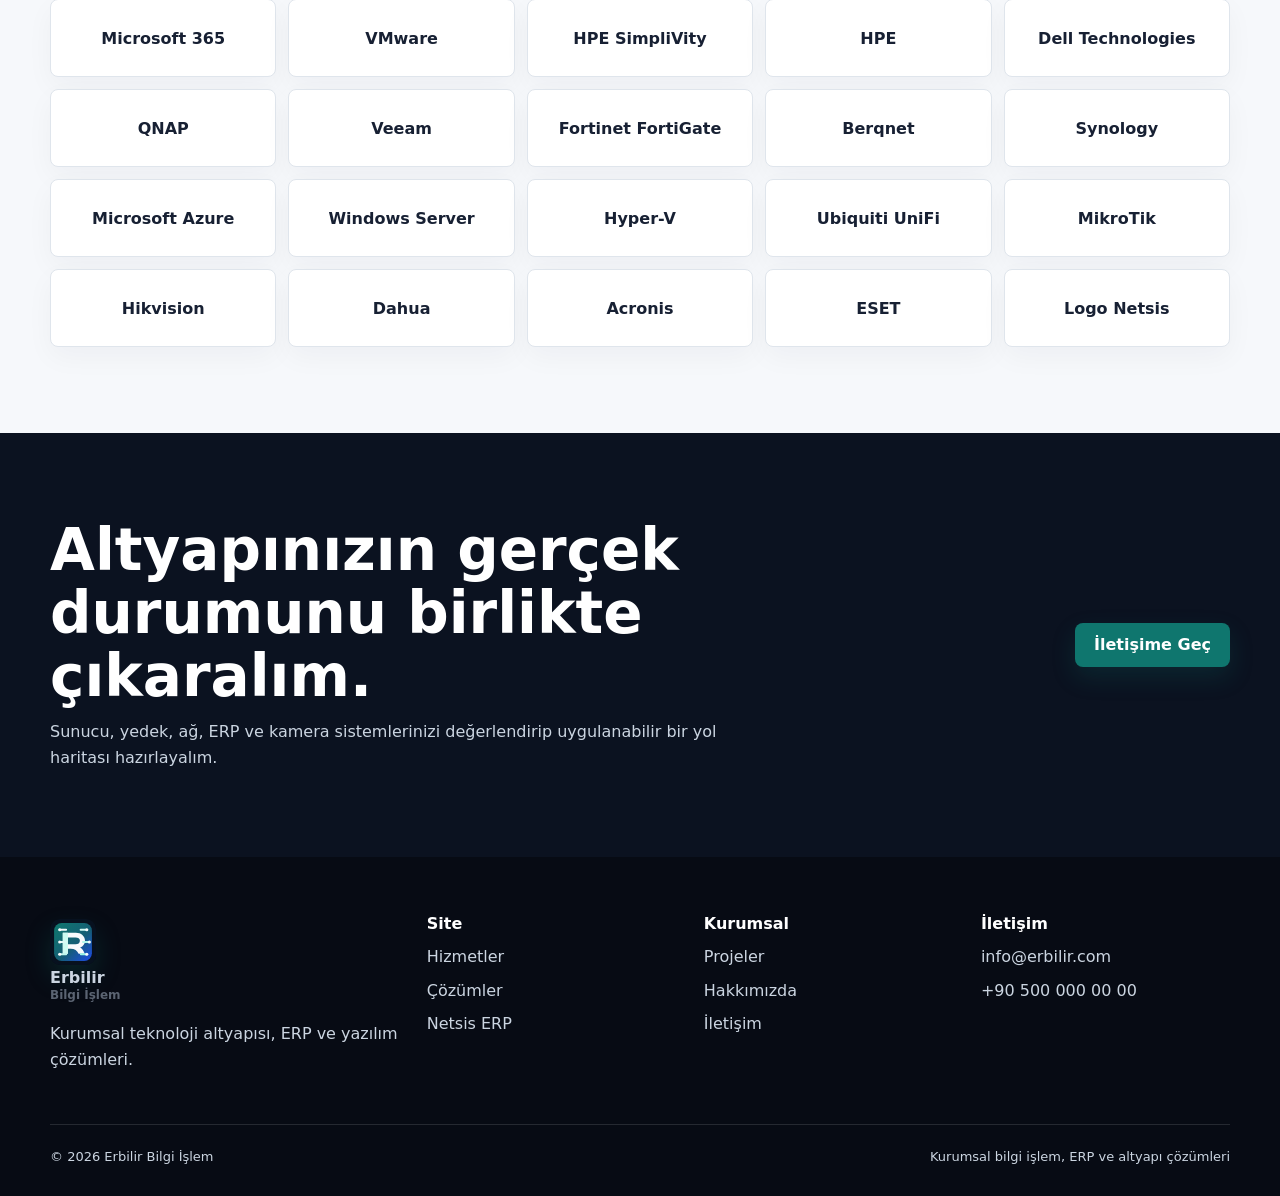
==== commit 31cb5b3b: "Scale headings and expand ecosystem" ====
--- a/index.html
+++ b/index.html
@@ -85,12 +85,24 @@
         <div class="partner-grid" aria-label="Teknoloji ekosistemi markaları">
           <div class="partner-card">Microsoft 365</div>
           <div class="partner-card">VMware</div>
+          <div class="partner-card">HPE SimpliVity</div>
           <div class="partner-card">HPE</div>
           <div class="partner-card">Dell Technologies</div>
           <div class="partner-card">QNAP</div>
           <div class="partner-card">Veeam</div>
-          <div class="partner-card">Fortinet</div>
+          <div class="partner-card">Fortinet FortiGate</div>
+          <div class="partner-card">Berqnet</div>
           <div class="partner-card">Synology</div>
+          <div class="partner-card">Microsoft Azure</div>
+          <div class="partner-card">Windows Server</div>
+          <div class="partner-card">Hyper-V</div>
+          <div class="partner-card">Ubiquiti UniFi</div>
+          <div class="partner-card">MikroTik</div>
+          <div class="partner-card">Hikvision</div>
+          <div class="partner-card">Dahua</div>
+          <div class="partner-card">Acronis</div>
+          <div class="partner-card">ESET</div>
+          <div class="partner-card">Logo Netsis</div>
         </div>
       </div>
     </section>
--- a/styles.css
+++ b/styles.css
@@ -154,9 +154,9 @@
 }
 h1, h2, h3 { line-height: 1.08; margin: 0; letter-spacing: 0; }
 .hero h1 {
-  max-width: 820px;
+  max-width: 900px;
   margin: 16px 0 20px;
-  font-size: clamp(42px, 6vw, 82px);
+  font-size: clamp(48px, 6.6vw, 92px);
 }
 .hero p {
   max-width: 690px;
@@ -190,8 +190,8 @@
   align-items: end;
   margin-bottom: 34px;
 }
-.section-head h2 { font-size: clamp(30px, 4vw, 48px); max-width: 760px; }
-.section-head p { color: var(--muted); max-width: 460px; margin: 0; }
+.section-head h2 { font-size: clamp(36px, 4.6vw, 58px); max-width: 840px; }
+.section-head p { color: var(--muted); max-width: 500px; margin: 0; font-size: 17px; }
 .grid {
   display: grid;
   grid-template-columns: repeat(3, minmax(0, 1fr));
@@ -211,7 +211,7 @@
   padding: 26px;
   box-shadow: 0 10px 28px rgba(17, 24, 39, .05);
 }
-.card h3 { font-size: 22px; margin-bottom: 10px; }
+.card h3 { font-size: 26px; margin-bottom: 12px; }
 .card p { color: var(--muted); margin: 0; }
 .icon {
   width: 48px;
@@ -285,8 +285,8 @@
 .solution-card h3,
 .project-card h3,
 .service-card h3 {
-  font-size: 24px;
-  margin: 10px 0;
+  font-size: 30px;
+  margin: 12px 0;
 }
 .solution-card p,
 .project-card p,
@@ -328,11 +328,11 @@
 }
 .partner-grid {
   display: grid;
-  grid-template-columns: repeat(4, minmax(0, 1fr));
-  gap: 14px;
+  grid-template-columns: repeat(5, minmax(0, 1fr));
+  gap: 12px;
 }
 .partner-card {
-  min-height: 88px;
+  min-height: 78px;
   display: grid;
   place-items: center;
   padding: 18px;
@@ -341,7 +341,7 @@
   background: #fff;
   color: #172033;
   font-weight: 900;
-  font-size: 18px;
+  font-size: 16px;
   text-align: center;
   box-shadow: 0 10px 28px rgba(17, 24, 39, .04);
 }
@@ -397,8 +397,8 @@
   color: #fff;
   padding: 74px 0 62px;
 }
-.page-hero h1 { font-size: clamp(38px, 5vw, 64px); max-width: 900px; margin: 14px 0; }
-.page-hero p { color: #dce7f3; max-width: 760px; font-size: 18px; margin: 0; }
+.page-hero h1 { font-size: clamp(44px, 5.8vw, 74px); max-width: 980px; margin: 14px 0; }
+.page-hero p { color: #dce7f3; max-width: 820px; font-size: 19px; margin: 0; }
 .breadcrumbs { color: #9ee4dc; font-size: 13px; font-weight: 850; }
 
 .service-row {
@@ -408,7 +408,7 @@
   padding: 28px 0;
   border-top: 1px solid var(--line);
 }
-.service-row h3 { font-size: 25px; }
+.service-row h3 { font-size: 30px; }
 .tags { display: flex; gap: 8px; flex-wrap: wrap; margin-top: 16px; }
 .tag {
   border: 1px solid var(--line);
@@ -430,7 +430,7 @@
   gap: 30px;
   align-items: center;
 }
-.cta h2 { font-size: clamp(30px, 4vw, 46px); max-width: 760px; }
+.cta h2 { font-size: clamp(36px, 4.6vw, 58px); max-width: 840px; }
 .cta p { color: #cbd5e1; margin: 12px 0 0; max-width: 680px; }
 
 .footer {
@@ -605,6 +605,7 @@
   .hero-metrics, .grid, .visual-grid, .project-grid, .service-card-grid, .partner-grid, .split, .contact-grid, .footer-grid, .cta .container {
     grid-template-columns: 1fr;
   }
+  .partner-grid { grid-template-columns: repeat(3, minmax(0, 1fr)); }
   .solution-card.featured,
   .project-card.wide {
     grid-column: auto;
@@ -625,11 +626,21 @@
   .topbar-inner, .nav-inner, .container { width: min(100% - 28px, 1180px); }
   .brand small { display: none; }
   .hero { min-height: auto; }
+  .hero h1 { font-size: 40px; }
+  .page-hero h1 { font-size: 38px; }
+  .section-head h2, .cta h2 { font-size: 34px; }
+  .solution-card h3,
+  .project-card h3,
+  .service-card h3,
+  .card h3,
+  .service-row h3 { font-size: 25px; }
   .hero .container { padding: 68px 0 42px; }
   .hero-actions .btn { width: 100%; }
   .metric { padding: 18px; }
   .section { padding: 62px 0; }
   .card, .panel { padding: 22px; }
+  .partner-grid { grid-template-columns: repeat(2, minmax(0, 1fr)); }
+  .partner-card { min-height: 66px; font-size: 14px; padding: 14px; }
   .support-widget {
     right: 14px;
     bottom: 14px;
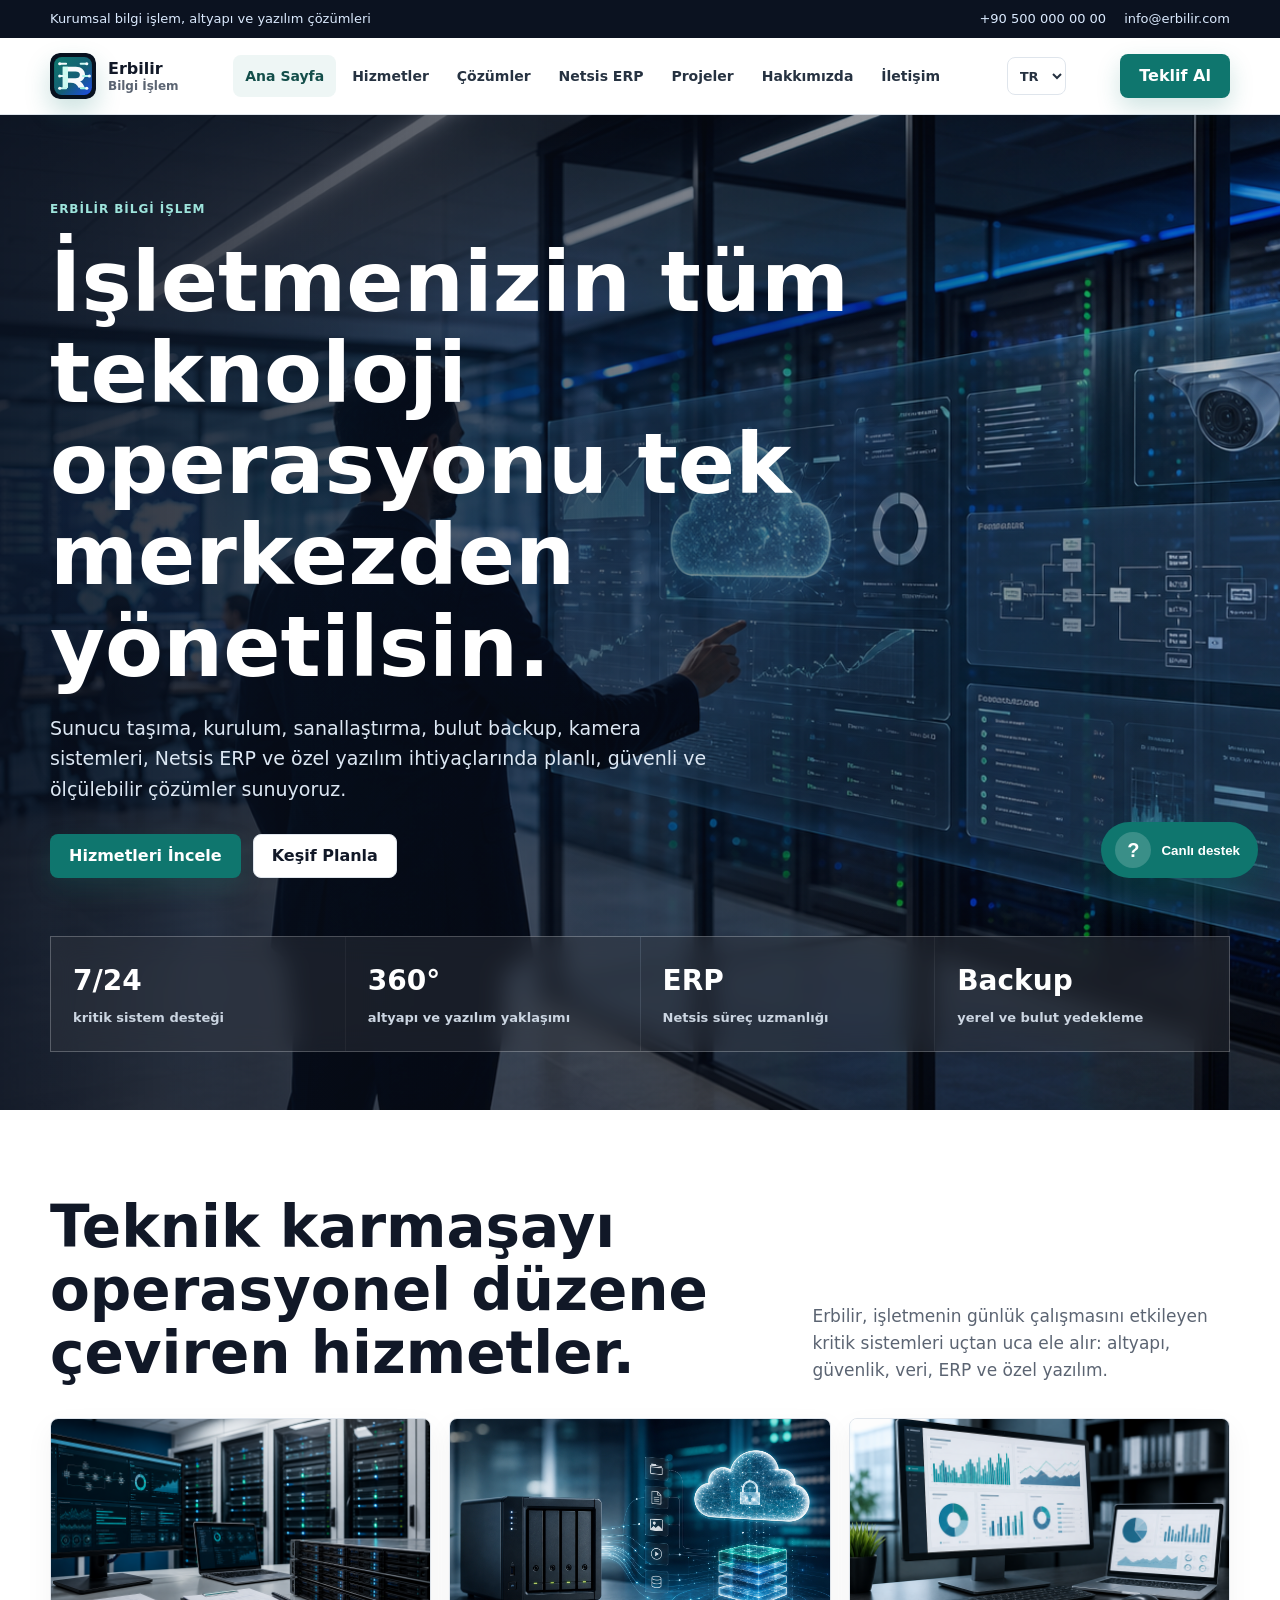
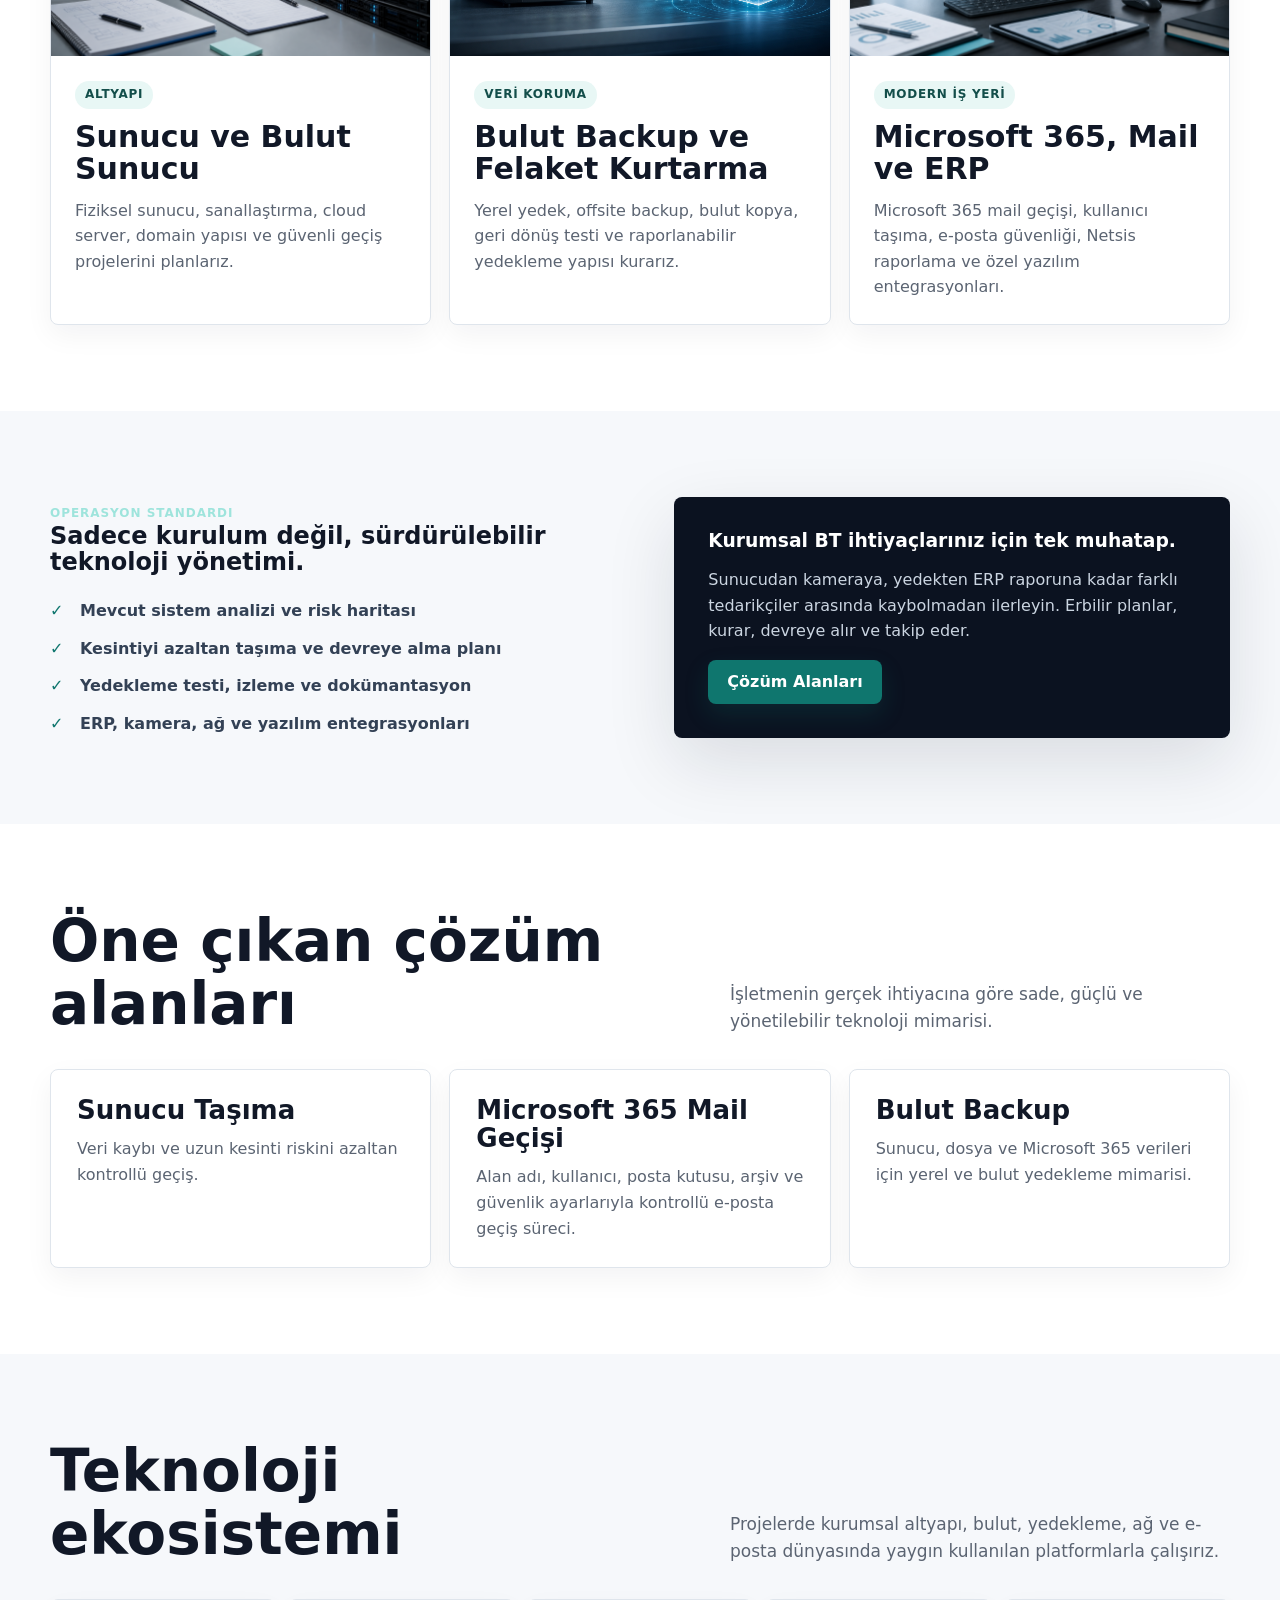
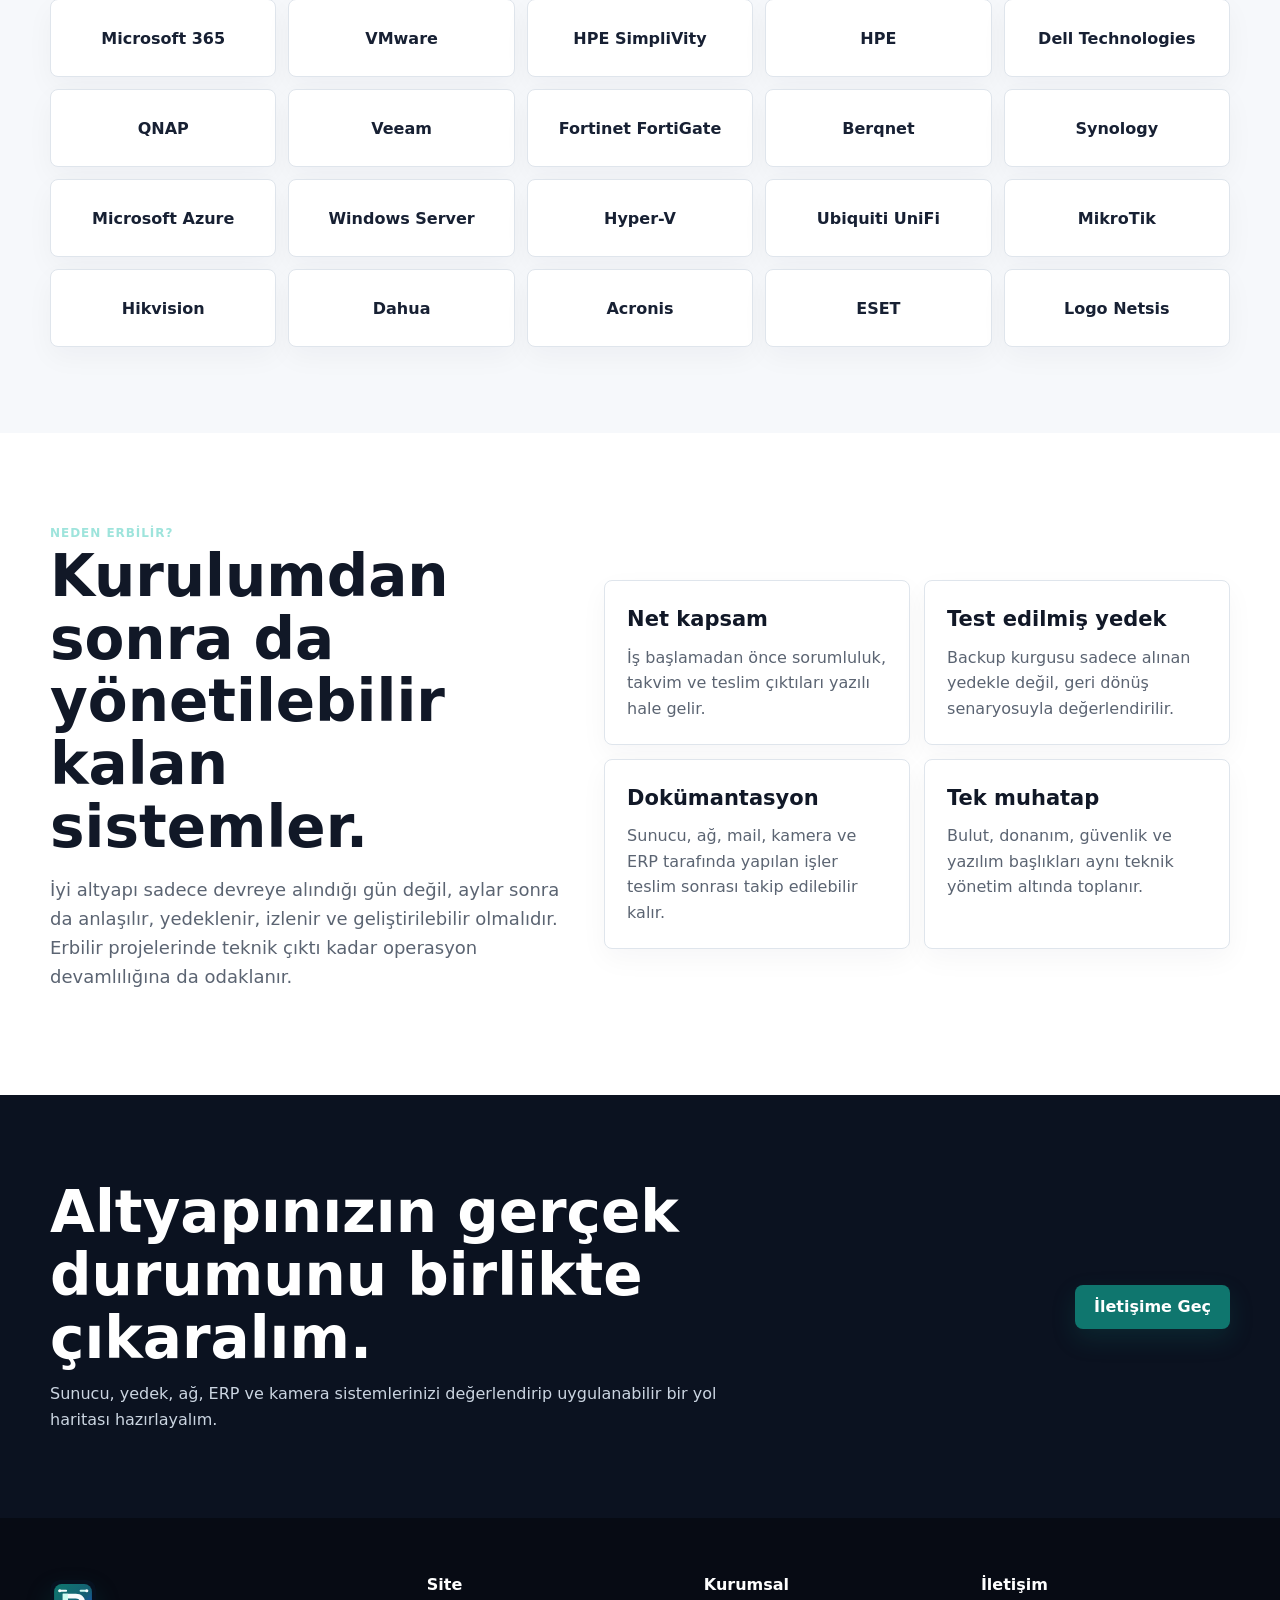
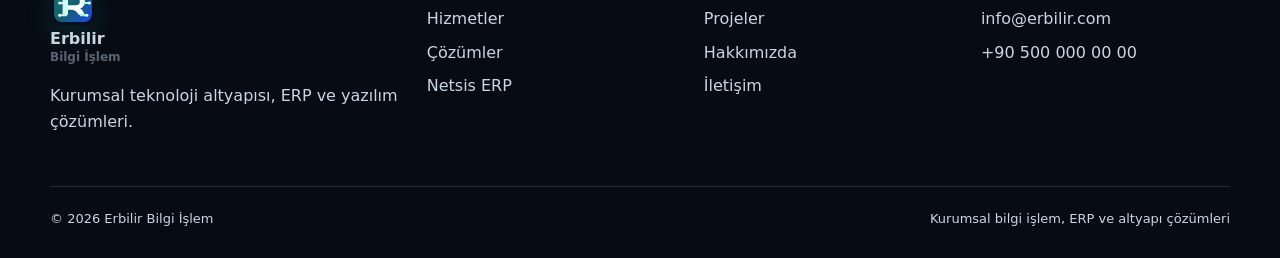
==== commit 0a0c0c80: "Improve translations and homepage flow" ====
--- a/index.html
+++ b/index.html
@@ -106,6 +106,21 @@
         </div>
       </div>
     </section>
+    <section class="section">
+      <div class="container proof-grid">
+        <div>
+          <span class="eyebrow">Neden Erbilir?</span>
+          <h2>Kurulumdan sonra da yönetilebilir kalan sistemler.</h2>
+          <p>İyi altyapı sadece devreye alındığı gün değil, aylar sonra da anlaşılır, yedeklenir, izlenir ve geliştirilebilir olmalıdır. Erbilir projelerinde teknik çıktı kadar operasyon devamlılığına da odaklanır.</p>
+        </div>
+        <div class="proof-list">
+          <div><strong>Net kapsam</strong><span>İş başlamadan önce sorumluluk, takvim ve teslim çıktıları yazılı hale gelir.</span></div>
+          <div><strong>Test edilmiş yedek</strong><span>Backup kurgusu sadece alınan yedekle değil, geri dönüş senaryosuyla değerlendirilir.</span></div>
+          <div><strong>Dokümantasyon</strong><span>Sunucu, ağ, mail, kamera ve ERP tarafında yapılan işler teslim sonrası takip edilebilir kalır.</span></div>
+          <div><strong>Tek muhatap</strong><span>Bulut, donanım, güvenlik ve yazılım başlıkları aynı teknik yönetim altında toplanır.</span></div>
+        </div>
+      </div>
+    </section>
     <section class="section cta">
       <div class="container"><div><h2>Altyapınızın gerçek durumunu birlikte çıkaralım.</h2><p>Sunucu, yedek, ağ, ERP ve kamera sistemlerinizi değerlendirip uygulanabilir bir yol haritası hazırlayalım.</p></div><a class="btn" href="iletisim.html">İletişime Geç</a></div>
     </section>
--- a/styles.css
+++ b/styles.css
@@ -183,6 +183,50 @@
 
 .section { padding: 86px 0; }
 .section.alt { background: var(--paper); }
+.solution-overview {
+  background: #0b1220;
+  color: #fff;
+  border-top: 1px solid rgba(255,255,255,.08);
+}
+.overview-grid {
+  display: grid;
+  grid-template-columns: 1.15fr .85fr;
+  gap: 42px;
+  align-items: center;
+  padding: 46px 0;
+}
+.overview-copy h2 {
+  font-size: clamp(34px, 4.2vw, 54px);
+  max-width: 760px;
+}
+.overview-copy p {
+  color: #dbeafe;
+  max-width: 760px;
+  font-size: 18px;
+  margin: 16px 0 0;
+}
+.overview-stats {
+  display: grid;
+  grid-template-columns: repeat(3, 1fr);
+  gap: 1px;
+  border: 1px solid rgba(255,255,255,.16);
+  background: rgba(255,255,255,.14);
+}
+.overview-stats div {
+  padding: 22px;
+  background: rgba(7, 17, 31, .56);
+}
+.overview-stats strong {
+  display: block;
+  font-size: 28px;
+}
+.overview-stats span {
+  display: block;
+  color: #cbd5e1;
+  font-size: 13px;
+  font-weight: 750;
+  margin-top: 4px;
+}
 .section-head {
   display: flex;
   justify-content: space-between;
@@ -199,7 +243,8 @@
 }
 .visual-grid,
 .project-grid,
-.service-card-grid {
+.service-card-grid,
+.capability-grid {
   display: grid;
   grid-template-columns: repeat(3, minmax(0, 1fr));
   gap: 18px;
@@ -344,6 +389,161 @@
   font-size: 16px;
   text-align: center;
   box-shadow: 0 10px 28px rgba(17, 24, 39, .04);
+}
+.capability-card {
+  background: #fff;
+  border: 1px solid var(--line);
+  border-radius: 8px;
+  overflow: hidden;
+  box-shadow: 0 10px 28px rgba(17, 24, 39, .05);
+}
+.capability-card img {
+  width: 100%;
+  aspect-ratio: 16 / 10;
+  object-fit: cover;
+}
+.capability-card > div {
+  padding: 26px;
+}
+.capability-card h3 {
+  font-size: 30px;
+  margin: 12px 0;
+}
+.capability-card p {
+  color: var(--muted);
+  margin: 0;
+}
+.mini-list {
+  display: grid;
+  gap: 8px;
+  list-style: none;
+  margin: 18px 0 0;
+  padding: 0;
+}
+.mini-list li {
+  position: relative;
+  padding-left: 22px;
+  color: #334155;
+  font-weight: 750;
+  font-size: 14px;
+}
+.mini-list li::before {
+  content: "";
+  position: absolute;
+  left: 0;
+  top: .72em;
+  width: 8px;
+  height: 8px;
+  border-radius: 999px;
+  background: var(--brand);
+}
+.solution-band {
+  display: grid;
+  grid-template-columns: 1fr .9fr;
+  gap: 38px;
+  align-items: center;
+  padding: 42px;
+  background: #0b1220;
+  color: #fff;
+  border-radius: 8px;
+  box-shadow: var(--shadow);
+}
+.solution-band h2 {
+  font-size: clamp(36px, 4.6vw, 58px);
+  max-width: 820px;
+}
+.solution-band p {
+  color: #dbeafe;
+  font-size: 18px;
+  max-width: 760px;
+}
+.band-points {
+  display: grid;
+  gap: 12px;
+}
+.band-points div {
+  padding: 18px;
+  border: 1px solid rgba(255,255,255,.14);
+  border-radius: 8px;
+  background: rgba(255,255,255,.07);
+}
+.band-points strong {
+  display: block;
+  color: #fff;
+  font-size: 18px;
+}
+.band-points span {
+  display: block;
+  color: #cbd5e1;
+  margin-top: 4px;
+}
+.roadmap-grid {
+  display: grid;
+  grid-template-columns: repeat(4, minmax(0, 1fr));
+  gap: 14px;
+}
+.roadmap-grid article {
+  padding: 24px;
+  border: 1px solid var(--line);
+  border-radius: 8px;
+  background: #fff;
+  box-shadow: 0 10px 28px rgba(17, 24, 39, .04);
+}
+.roadmap-grid span {
+  display: inline-grid;
+  place-items: center;
+  width: 42px;
+  height: 42px;
+  border-radius: 8px;
+  background: #e8f7f5;
+  color: var(--brand-dark);
+  font-weight: 900;
+}
+.roadmap-grid h3 {
+  font-size: 24px;
+  margin: 18px 0 10px;
+}
+.roadmap-grid p {
+  color: var(--muted);
+  margin: 0;
+}
+.proof-grid {
+  display: grid;
+  grid-template-columns: .9fr 1.1fr;
+  gap: 42px;
+  align-items: center;
+}
+.proof-grid h2 {
+  font-size: clamp(36px, 4.6vw, 58px);
+  max-width: 760px;
+}
+.proof-grid p {
+  color: var(--muted);
+  font-size: 18px;
+  max-width: 700px;
+}
+.proof-list {
+  display: grid;
+  grid-template-columns: repeat(2, minmax(0, 1fr));
+  gap: 14px;
+}
+.proof-list div {
+  min-height: 150px;
+  padding: 22px;
+  border: 1px solid var(--line);
+  border-radius: 8px;
+  background: #fff;
+  box-shadow: 0 10px 28px rgba(17, 24, 39, .04);
+}
+.proof-list strong {
+  display: block;
+  font-size: 21px;
+  color: var(--ink);
+}
+.proof-list span {
+  display: block;
+  color: var(--muted);
+  margin-top: 8px;
 }
 .language-select {
   min-height: 38px;
@@ -481,6 +681,7 @@
   bottom: 22px;
   z-index: 80;
   font: inherit;
+  max-width: calc(100vw - 28px);
 }
 .support-toggle {
   min-height: 56px;
@@ -495,6 +696,7 @@
   font-weight: 900;
   box-shadow: 0 18px 42px rgba(15, 118, 110, .34);
   cursor: pointer;
+  white-space: nowrap;
 }
 .support-toggle-icon {
   width: 36px;
@@ -510,7 +712,8 @@
   position: absolute;
   right: 0;
   bottom: 72px;
-  width: min(360px, calc(100vw - 32px));
+  width: 360px;
+  max-width: calc(100vw - 28px);
   background: #fff;
   color: var(--ink);
   border: 1px solid var(--line);
@@ -602,7 +805,7 @@
   .nav-links.open { display: flex; }
   .nav-links a { padding: 13px 14px; }
   .nav-cta { display: none; }
-  .hero-metrics, .grid, .visual-grid, .project-grid, .service-card-grid, .partner-grid, .split, .contact-grid, .footer-grid, .cta .container {
+  .hero-metrics, .grid, .visual-grid, .project-grid, .service-card-grid, .capability-grid, .partner-grid, .split, .contact-grid, .footer-grid, .cta .container, .overview-grid, .solution-band, .roadmap-grid, .proof-grid, .proof-list {
     grid-template-columns: 1fr;
   }
   .partner-grid { grid-template-columns: repeat(3, minmax(0, 1fr)); }
@@ -620,6 +823,7 @@
   .section-head { display: block; }
   .section-head p { margin-top: 14px; }
   .service-row { grid-template-columns: 1fr; gap: 10px; }
+  .overview-stats { grid-template-columns: 1fr; }
 }
 
 @media (max-width: 560px) {
@@ -629,6 +833,8 @@
   .hero h1 { font-size: 40px; }
   .page-hero h1 { font-size: 38px; }
   .section-head h2, .cta h2 { font-size: 34px; }
+  .overview-copy h2, .solution-band h2 { font-size: 34px; }
+  .proof-grid h2 { font-size: 34px; }
   .solution-card h3,
   .project-card h3,
   .service-card h3,
@@ -638,19 +844,28 @@
   .hero-actions .btn { width: 100%; }
   .metric { padding: 18px; }
   .section { padding: 62px 0; }
-  .card, .panel { padding: 22px; }
+  .card, .panel, .solution-band { padding: 22px; }
   .partner-grid { grid-template-columns: repeat(2, minmax(0, 1fr)); }
   .partner-card { min-height: 66px; font-size: 14px; padding: 14px; }
   .support-widget {
-    right: 14px;
-    bottom: 14px;
+    right: max(12px, env(safe-area-inset-right));
+    bottom: max(12px, env(safe-area-inset-bottom));
+    left: auto;
   }
   .support-toggle {
-    min-height: 52px;
-    padding-right: 14px;
+    width: 54px;
+    height: 54px;
+    min-height: 54px;
+    padding: 0;
+    justify-content: center;
   }
   .support-toggle-text { display: none; }
   .support-panel {
+    position: fixed;
+    right: 12px;
+    left: 12px;
     bottom: 66px;
+    width: auto;
+    max-width: none;
   }
 }
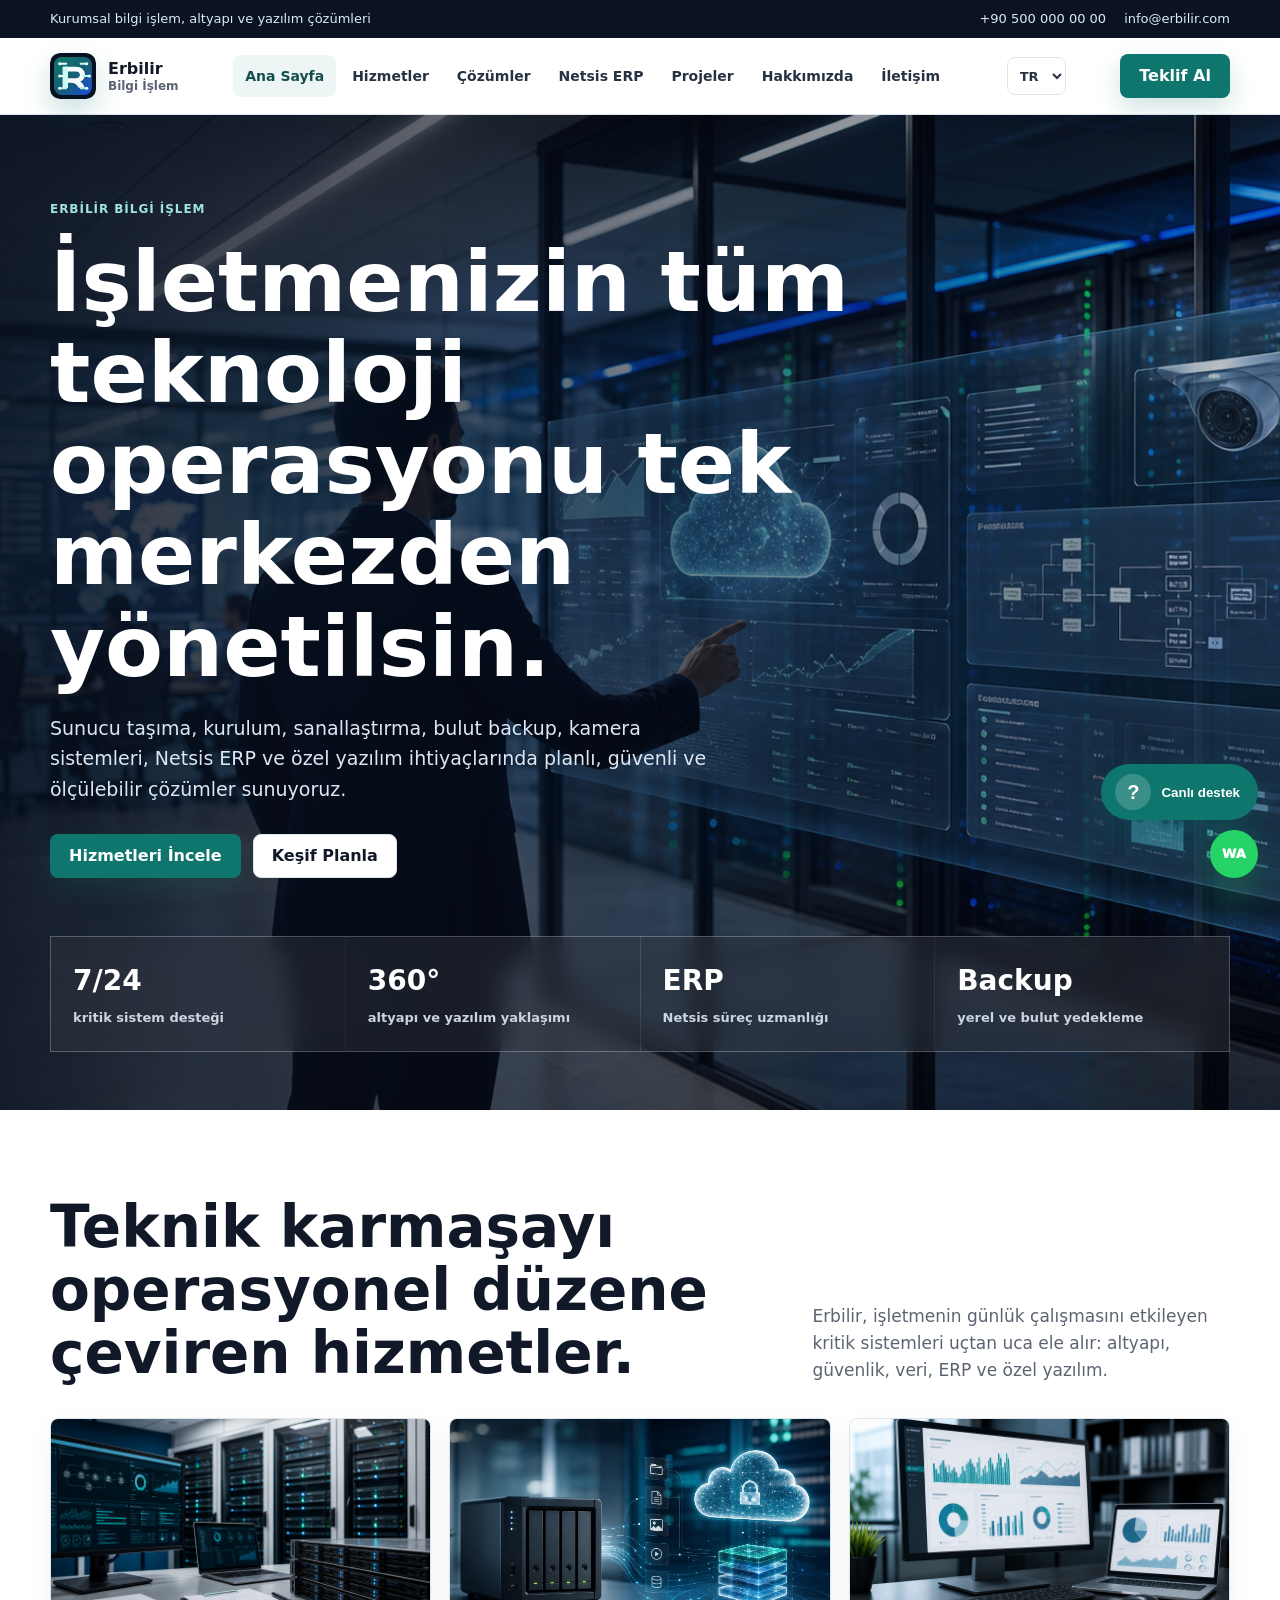
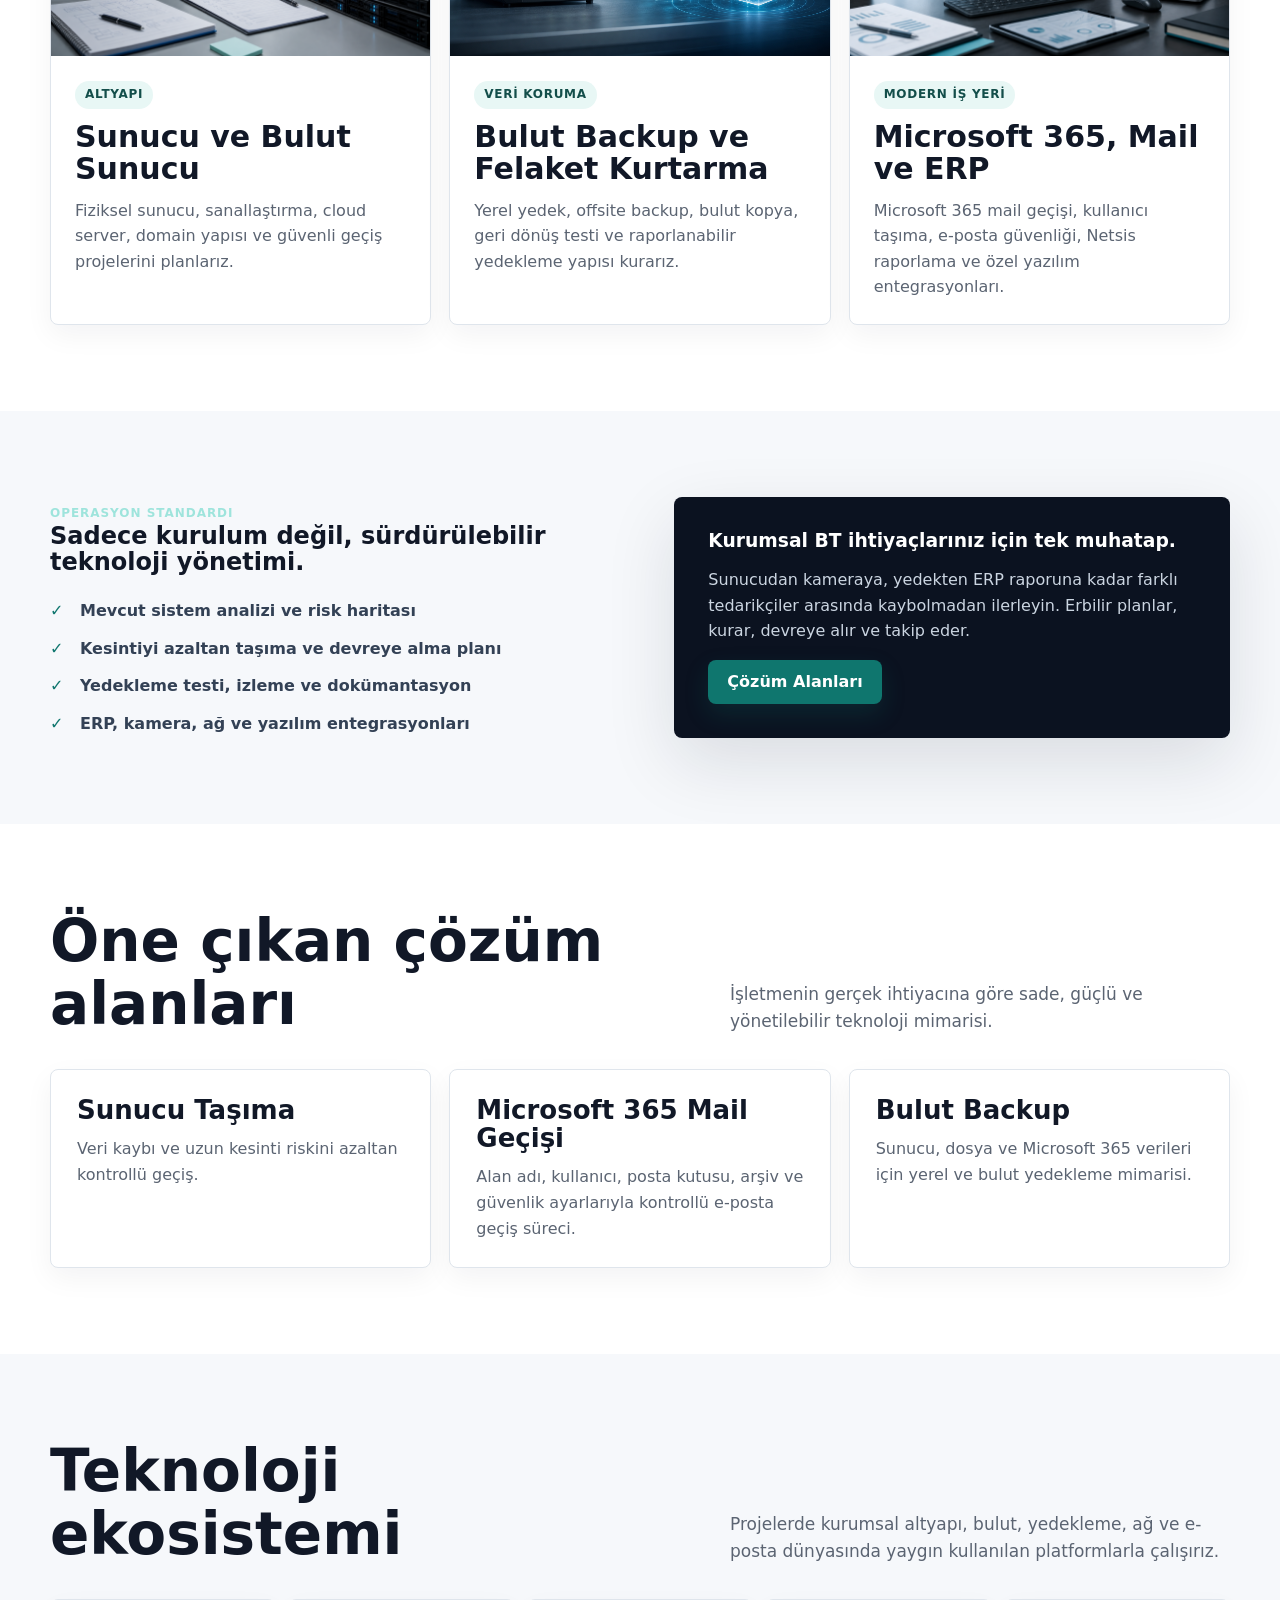
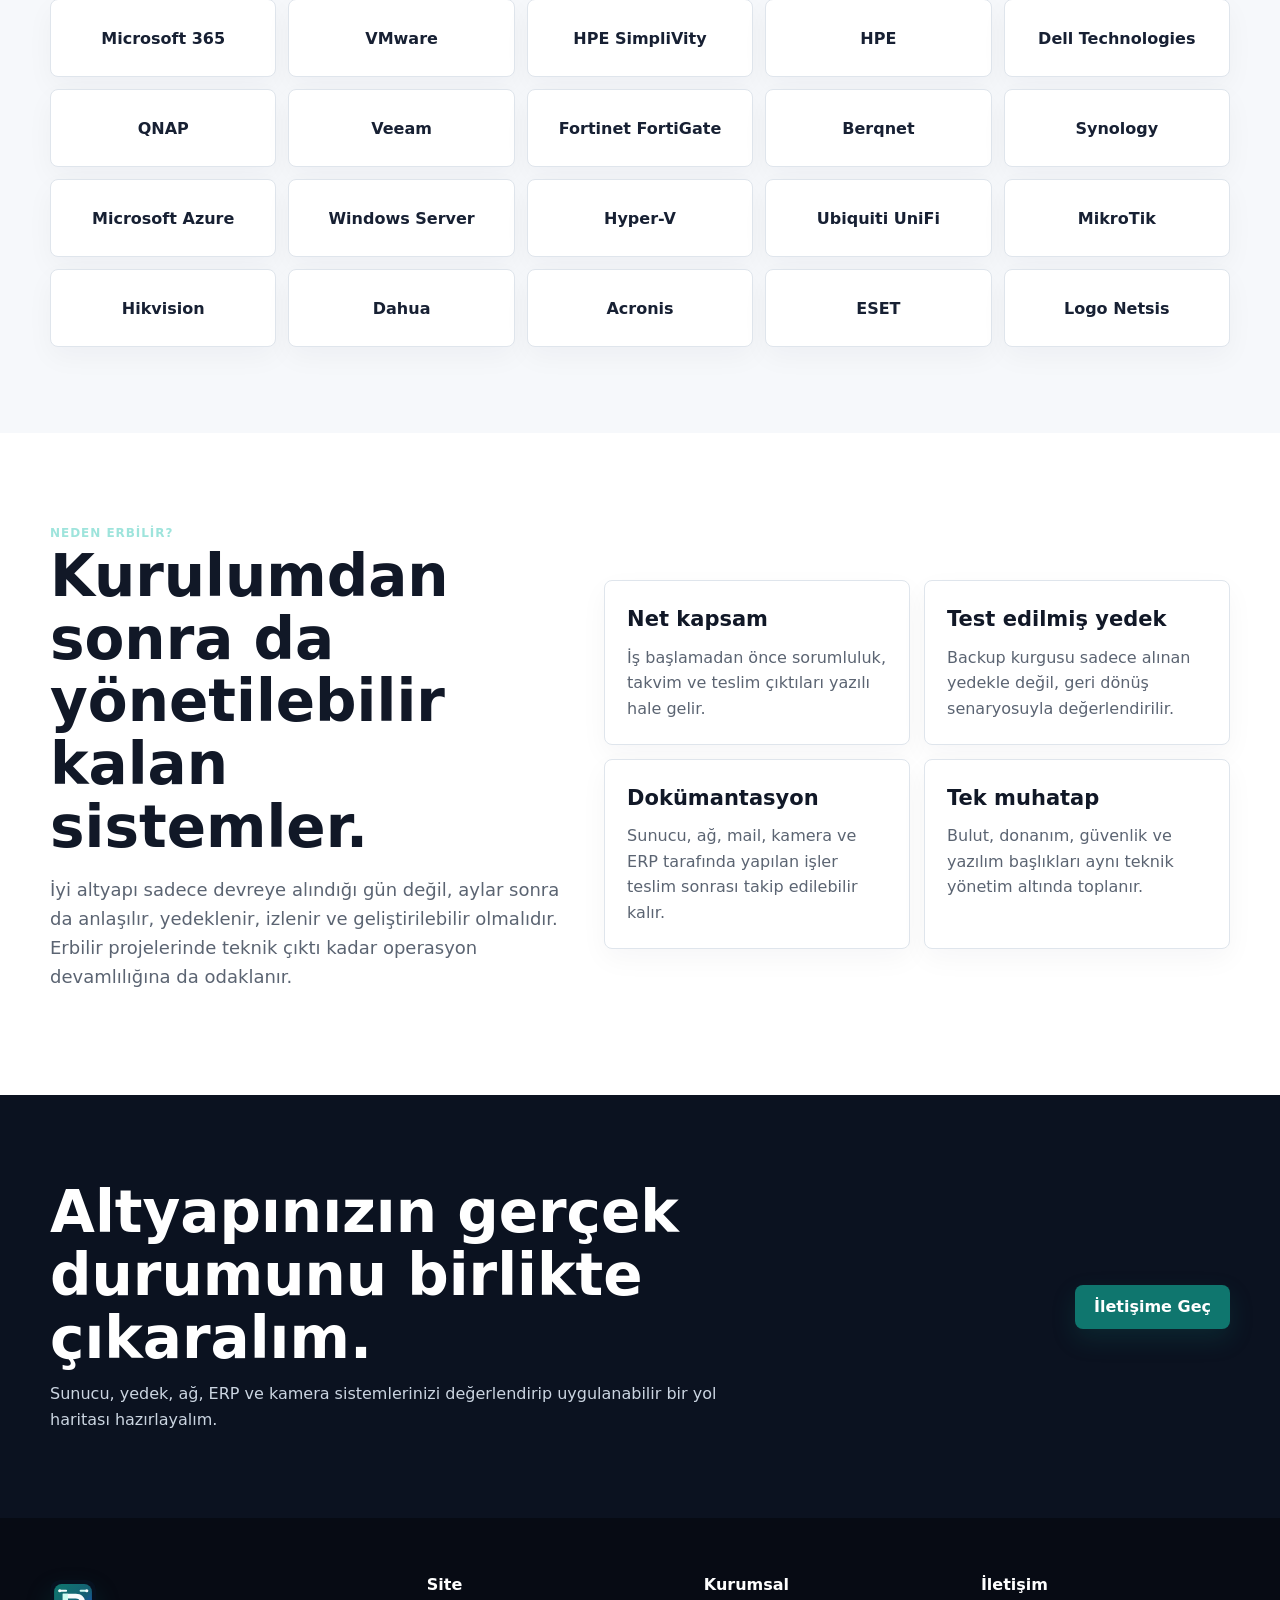
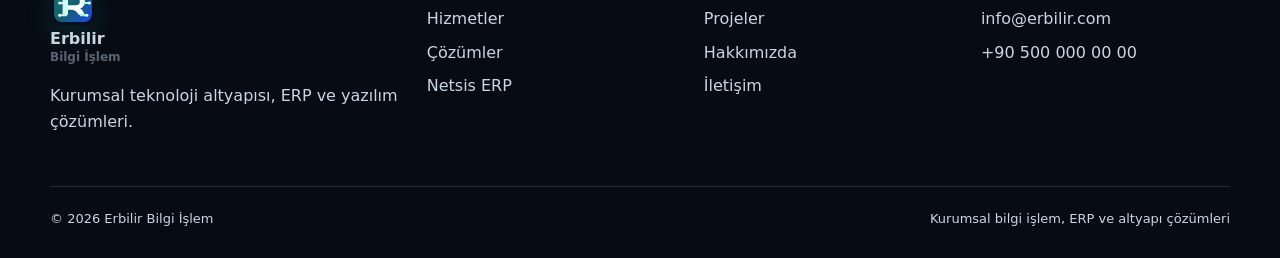
==== commit 3950d024: "Polish site flow and SEO" ====
--- a/index.html
+++ b/index.html
@@ -5,8 +5,15 @@
   <meta name="viewport" content="width=device-width, initial-scale=1">
   <title>Erbilir Bilgi İşlem | Sunucu, Bulut, Backup, ERP ve Güvenlik Çözümleri</title>
   <meta name="description" content="Erbilir; sunucu taşıma, kurulum, yedekleme, bulut backup, kamera sistemleri, özel yazılım ve Netsis ERP çözümleri sunan kurumsal bilgi işlem firmasıdır.">
+  <meta property="og:title" content="Erbilir Bilgi İşlem">
+  <meta property="og:description" content="Sunucu, bulut backup, Microsoft 365 mail geçişi, güvenlik, ERP ve özel yazılım çözümleri.">
+  <meta property="og:type" content="website">
+  <meta property="og:url" content="https://erbilir.com/">
+  <meta property="og:image" content="https://erbilir.com/assets/img/erbilir-hero.png">
+  <meta name="twitter:card" content="summary_large_image">
   <link rel="icon" href="assets/img/erbilir-logo.svg" type="image/svg+xml">
   <link rel="stylesheet" href="styles.css">
+  <script type="application/ld+json">{"@context":"https://schema.org","@type":"LocalBusiness","name":"Erbilir Bilgi İşlem","url":"https://erbilir.com/","email":"info@erbilir.com","telephone":"+905000000000","image":"https://erbilir.com/assets/img/erbilir-logo.svg","description":"Kurumsal bilgi işlem, sunucu, bulut backup, Microsoft 365 mail geçişi, ERP ve özel yazılım çözümleri.","areaServed":"TR","sameAs":[]}</script>
 </head>
 <body>
   <div class="topbar">
--- a/styles.css
+++ b/styles.css
@@ -682,6 +682,9 @@
   z-index: 80;
   font: inherit;
   max-width: calc(100vw - 28px);
+  display: grid;
+  justify-items: end;
+  gap: 10px;
 }
 .support-toggle {
   min-height: 56px;
@@ -697,6 +700,18 @@
   box-shadow: 0 18px 42px rgba(15, 118, 110, .34);
   cursor: pointer;
   white-space: nowrap;
+}
+.whatsapp-toggle {
+  width: 48px;
+  height: 48px;
+  display: grid;
+  place-items: center;
+  border-radius: 999px;
+  background: #25d366;
+  color: #fff;
+  font-size: 13px;
+  font-weight: 950;
+  box-shadow: 0 16px 36px rgba(37, 211, 102, .32);
 }
 .support-toggle-icon {
   width: 36px;
@@ -859,6 +874,10 @@
     padding: 0;
     justify-content: center;
   }
+  .whatsapp-toggle {
+    width: 50px;
+    height: 50px;
+  }
   .support-toggle-text { display: none; }
   .support-panel {
     position: fixed;
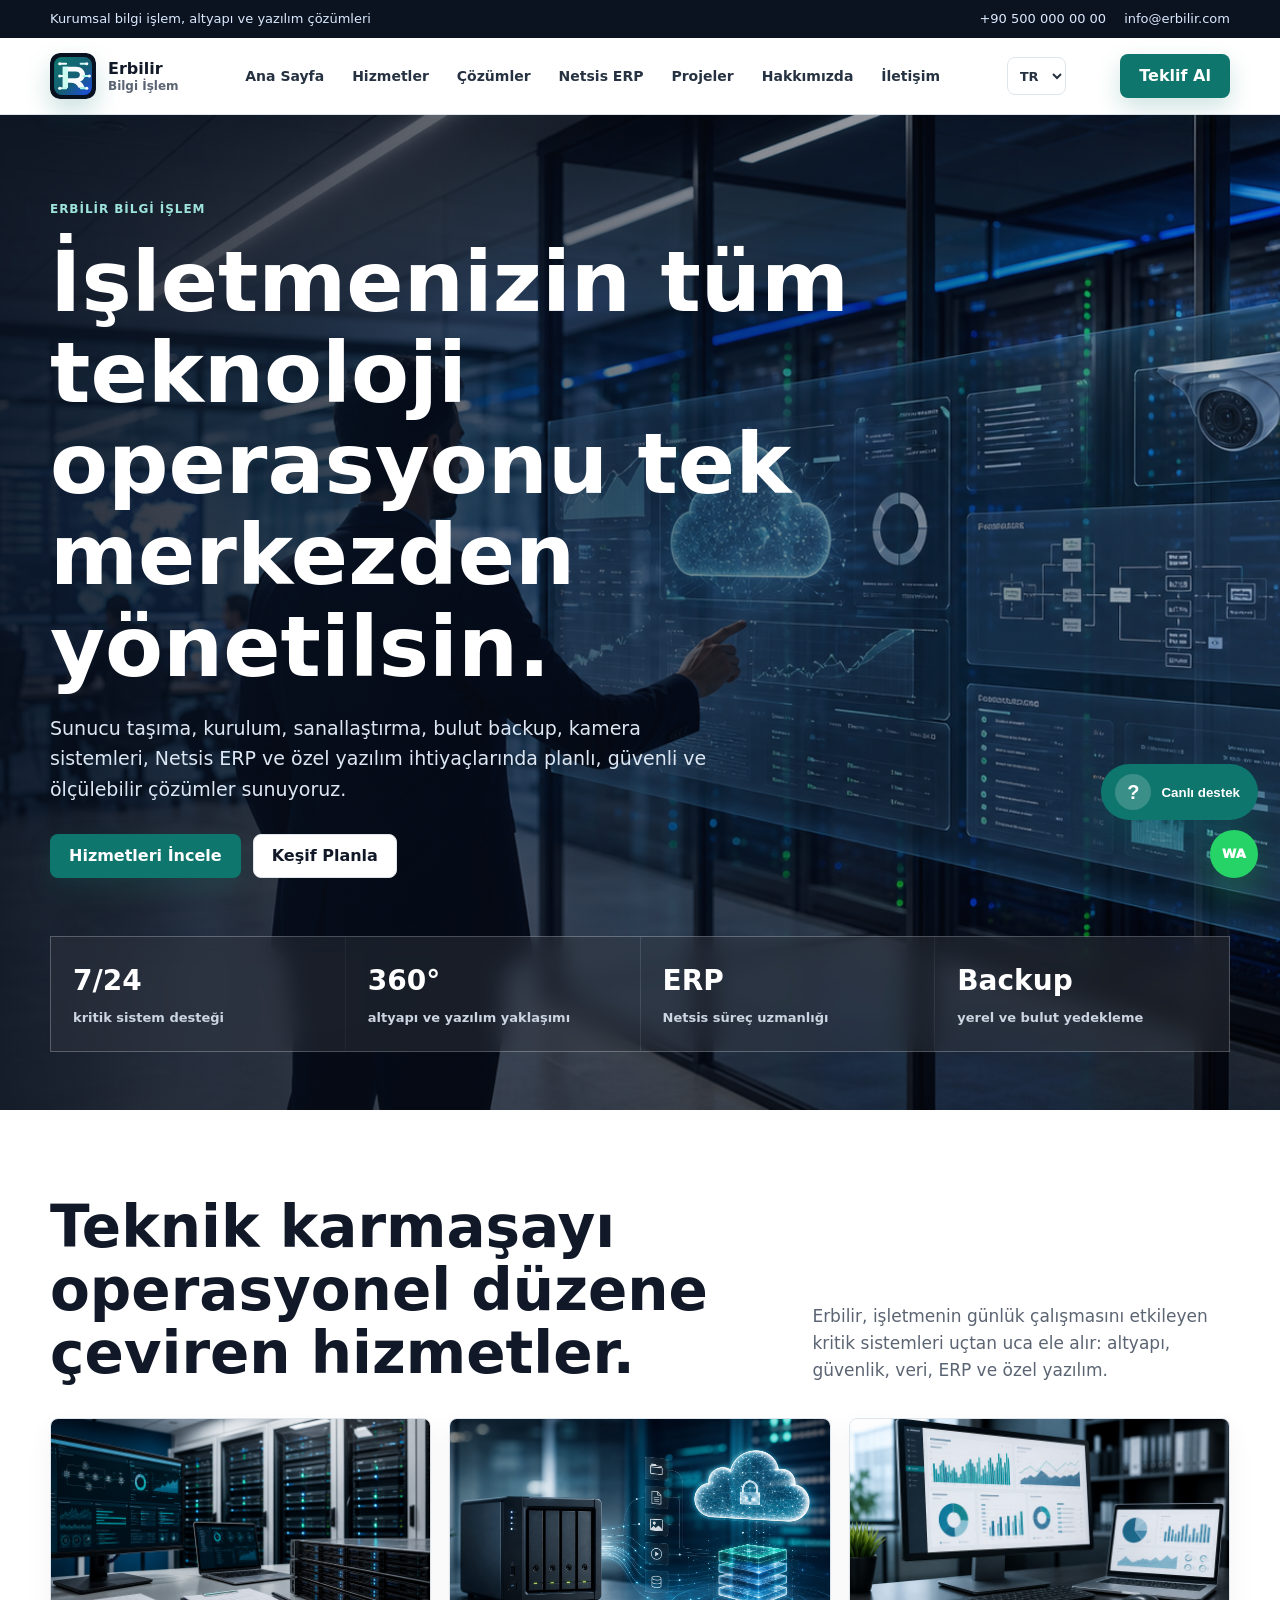
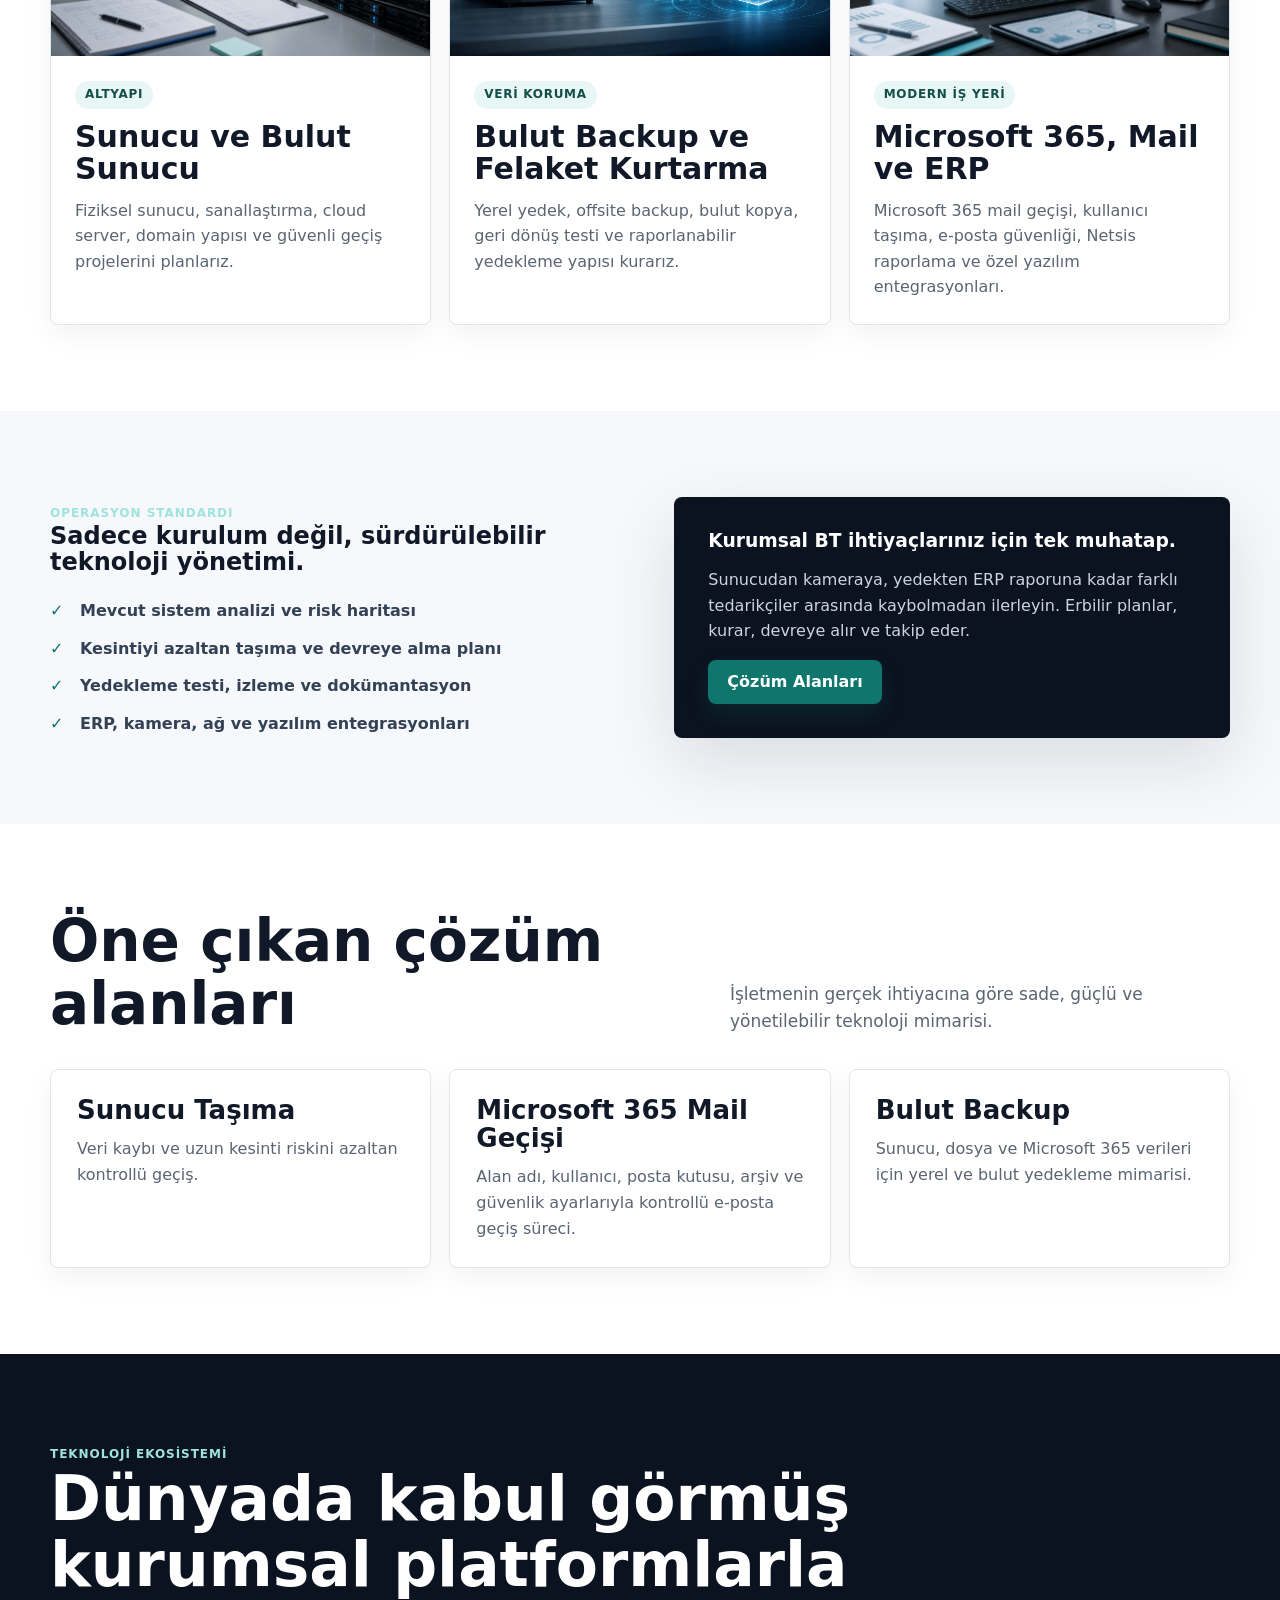
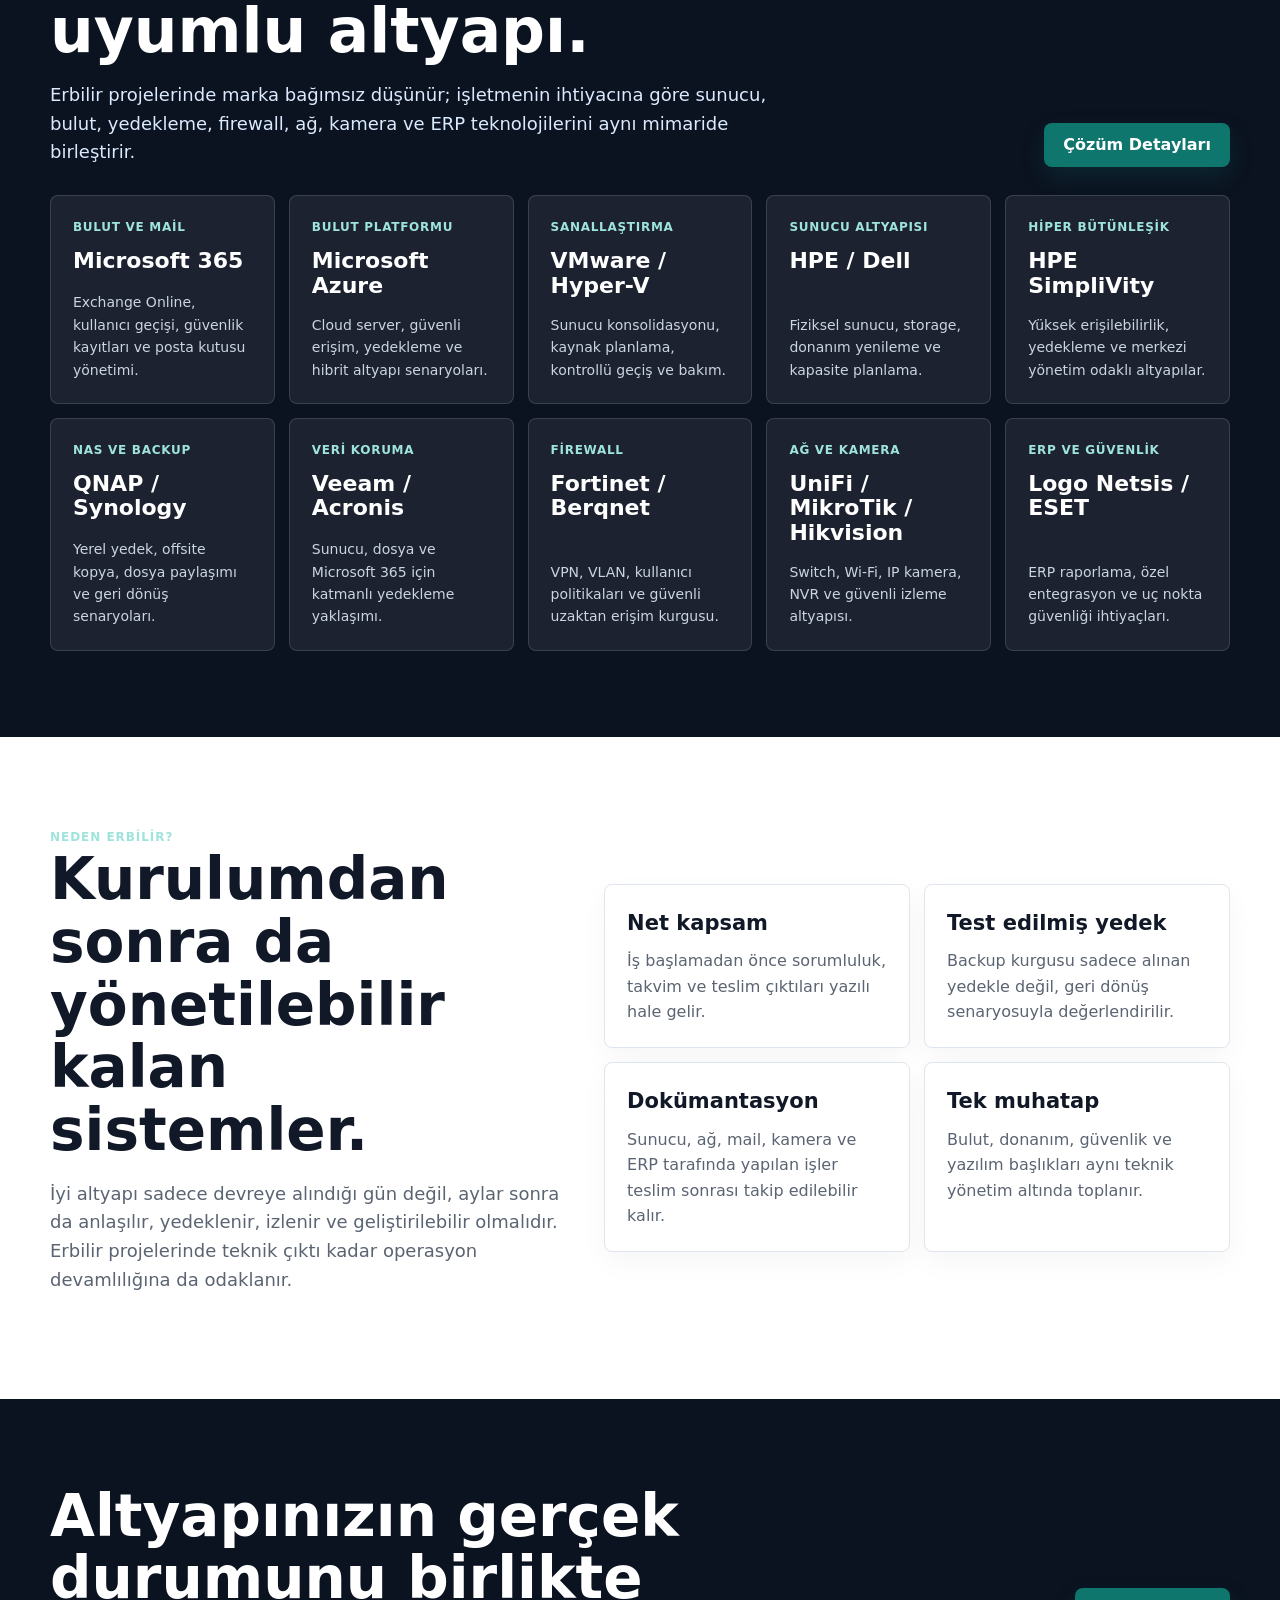
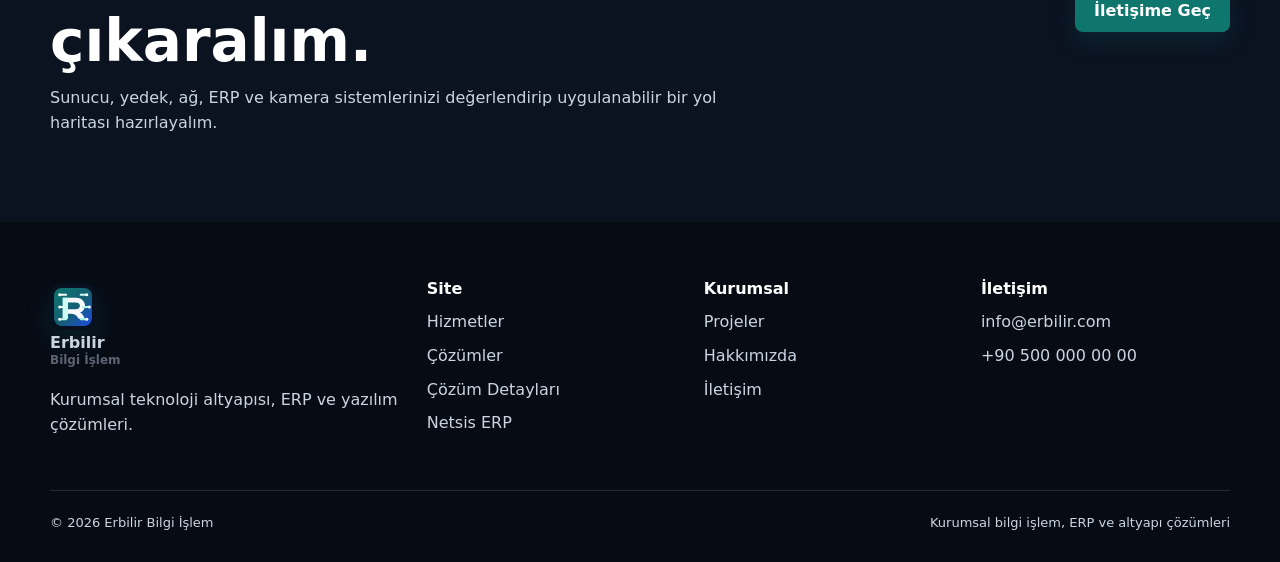
==== commit 8b430de6: "Add clean URLs and solution detail content" ====
--- a/index.html
+++ b/index.html
@@ -11,6 +11,7 @@
   <meta property="og:url" content="https://erbilir.com/">
   <meta property="og:image" content="https://erbilir.com/assets/img/erbilir-hero.png">
   <meta name="twitter:card" content="summary_large_image">
+  <link rel="canonical" href="https://erbilir.com/">
   <link rel="icon" href="assets/img/erbilir-logo.svg" type="image/svg+xml">
   <link rel="stylesheet" href="styles.css">
   <script type="application/ld+json">{"@context":"https://schema.org","@type":"LocalBusiness","name":"Erbilir Bilgi İşlem","url":"https://erbilir.com/","email":"info@erbilir.com","telephone":"+905000000000","image":"https://erbilir.com/assets/img/erbilir-logo.svg","description":"Kurumsal bilgi işlem, sunucu, bulut backup, Microsoft 365 mail geçişi, ERP ve özel yazılım çözümleri.","areaServed":"TR","sameAs":[]}</script>
@@ -24,11 +25,11 @@
   </div>
   <header class="site-header">
     <div class="nav-inner">
-      <a class="brand" href="index.html"><span class="brand-mark"><img src="assets/img/erbilir-logo.svg" alt="" aria-hidden="true"></span><span>Erbilir<small>Bilgi İşlem</small></span></a>
+      <a class="brand" href="/"><span class="brand-mark"><img src="assets/img/erbilir-logo.svg" alt="" aria-hidden="true"></span><span>Erbilir<small>Bilgi İşlem</small></span></a>
       <nav class="nav-links" aria-label="Ana menü">
-        <a href="index.html">Ana Sayfa</a><a href="hizmetler.html">Hizmetler</a><a href="cozumler.html">Çözümler</a><a href="netsis-erp.html">Netsis ERP</a><a href="projeler.html">Projeler</a><a href="hakkimizda.html">Hakkımızda</a><a href="iletisim.html">İletişim</a>
+        <a href="/">Ana Sayfa</a><a href="hizmetler">Hizmetler</a><a href="cozumler">Çözümler</a><a href="netsis-erp">Netsis ERP</a><a href="projeler">Projeler</a><a href="hakkimizda">Hakkımızda</a><a href="iletisim">İletişim</a>
       </nav>
-      <a class="nav-cta" href="iletisim.html">Teklif Al</a>
+      <a class="nav-cta" href="iletisim">Teklif Al</a>
       <button class="menu-toggle" type="button" aria-label="Menüyü aç" aria-expanded="false">☰</button>
     </div>
   </header>
@@ -38,7 +39,7 @@
         <span class="eyebrow">Erbilir Bilgi İşlem</span>
         <h1>İşletmenizin tüm teknoloji operasyonu tek merkezden yönetilsin.</h1>
         <p>Sunucu taşıma, kurulum, sanallaştırma, bulut backup, kamera sistemleri, Netsis ERP ve özel yazılım ihtiyaçlarında planlı, güvenli ve ölçülebilir çözümler sunuyoruz.</p>
-        <div class="hero-actions"><a class="btn" href="hizmetler.html">Hizmetleri İncele</a><a class="btn secondary" href="iletisim.html">Keşif Planla</a></div>
+        <div class="hero-actions"><a class="btn" href="hizmetler">Hizmetleri İncele</a><a class="btn secondary" href="iletisim">Keşif Planla</a></div>
         <div class="hero-metrics">
           <div class="metric"><strong>7/24</strong><span>kritik sistem desteği</span></div>
           <div class="metric"><strong>360°</strong><span>altyapı ve yazılım yaklaşımı</span></div>
@@ -72,7 +73,7 @@
         <div class="panel">
           <h3>Kurumsal BT ihtiyaçlarınız için tek muhatap.</h3>
           <p>Sunucudan kameraya, yedekten ERP raporuna kadar farklı tedarikçiler arasında kaybolmadan ilerleyin. Erbilir planlar, kurar, devreye alır ve takip eder.</p>
-          <a class="btn" href="cozumler.html">Çözüm Alanları</a>
+          <a class="btn" href="cozumler">Çözüm Alanları</a>
         </div>
       </div>
     </section>
@@ -86,30 +87,27 @@
         </div>
       </div>
     </section>
-    <section class="section alt">
+    <section class="section ecosystem-section">
       <div class="container">
-        <div class="section-head"><h2>Teknoloji ekosistemi</h2><p>Projelerde kurumsal altyapı, bulut, yedekleme, ağ ve e-posta dünyasında yaygın kullanılan platformlarla çalışırız.</p></div>
-        <div class="partner-grid" aria-label="Teknoloji ekosistemi markaları">
-          <div class="partner-card">Microsoft 365</div>
-          <div class="partner-card">VMware</div>
-          <div class="partner-card">HPE SimpliVity</div>
-          <div class="partner-card">HPE</div>
-          <div class="partner-card">Dell Technologies</div>
-          <div class="partner-card">QNAP</div>
-          <div class="partner-card">Veeam</div>
-          <div class="partner-card">Fortinet FortiGate</div>
-          <div class="partner-card">Berqnet</div>
-          <div class="partner-card">Synology</div>
-          <div class="partner-card">Microsoft Azure</div>
-          <div class="partner-card">Windows Server</div>
-          <div class="partner-card">Hyper-V</div>
-          <div class="partner-card">Ubiquiti UniFi</div>
-          <div class="partner-card">MikroTik</div>
-          <div class="partner-card">Hikvision</div>
-          <div class="partner-card">Dahua</div>
-          <div class="partner-card">Acronis</div>
-          <div class="partner-card">ESET</div>
-          <div class="partner-card">Logo Netsis</div>
+        <div class="ecosystem-hero">
+          <div>
+            <span class="eyebrow">Teknoloji ekosistemi</span>
+            <h2>Dünyada kabul görmüş kurumsal platformlarla uyumlu altyapı.</h2>
+            <p>Erbilir projelerinde marka bağımsız düşünür; işletmenin ihtiyacına göre sunucu, bulut, yedekleme, firewall, ağ, kamera ve ERP teknolojilerini aynı mimaride birleştirir.</p>
+          </div>
+          <a class="btn" href="cozum-detaylari">Çözüm Detayları</a>
+        </div>
+        <div class="ecosystem-grid" aria-label="Teknoloji ekosistemi markaları">
+          <div class="ecosystem-card"><span>Bulut ve mail</span><strong>Microsoft 365</strong><p>Exchange Online, kullanıcı geçişi, güvenlik kayıtları ve posta kutusu yönetimi.</p></div>
+          <div class="ecosystem-card"><span>Bulut platformu</span><strong>Microsoft Azure</strong><p>Cloud server, güvenli erişim, yedekleme ve hibrit altyapı senaryoları.</p></div>
+          <div class="ecosystem-card"><span>Sanallaştırma</span><strong>VMware / Hyper-V</strong><p>Sunucu konsolidasyonu, kaynak planlama, kontrollü geçiş ve bakım.</p></div>
+          <div class="ecosystem-card"><span>Sunucu altyapısı</span><strong>HPE / Dell</strong><p>Fiziksel sunucu, storage, donanım yenileme ve kapasite planlama.</p></div>
+          <div class="ecosystem-card"><span>Hiper bütünleşik</span><strong>HPE SimpliVity</strong><p>Yüksek erişilebilirlik, yedekleme ve merkezi yönetim odaklı altyapılar.</p></div>
+          <div class="ecosystem-card"><span>NAS ve backup</span><strong>QNAP / Synology</strong><p>Yerel yedek, offsite kopya, dosya paylaşımı ve geri dönüş senaryoları.</p></div>
+          <div class="ecosystem-card"><span>Veri koruma</span><strong>Veeam / Acronis</strong><p>Sunucu, dosya ve Microsoft 365 için katmanlı yedekleme yaklaşımı.</p></div>
+          <div class="ecosystem-card"><span>Firewall</span><strong>Fortinet / Berqnet</strong><p>VPN, VLAN, kullanıcı politikaları ve güvenli uzaktan erişim kurgusu.</p></div>
+          <div class="ecosystem-card"><span>Ağ ve kamera</span><strong>UniFi / MikroTik / Hikvision</strong><p>Switch, Wi-Fi, IP kamera, NVR ve güvenli izleme altyapısı.</p></div>
+          <div class="ecosystem-card"><span>ERP ve güvenlik</span><strong>Logo Netsis / ESET</strong><p>ERP raporlama, özel entegrasyon ve uç nokta güvenliği ihtiyaçları.</p></div>
         </div>
       </div>
     </section>
@@ -129,14 +127,14 @@
       </div>
     </section>
     <section class="section cta">
-      <div class="container"><div><h2>Altyapınızın gerçek durumunu birlikte çıkaralım.</h2><p>Sunucu, yedek, ağ, ERP ve kamera sistemlerinizi değerlendirip uygulanabilir bir yol haritası hazırlayalım.</p></div><a class="btn" href="iletisim.html">İletişime Geç</a></div>
+      <div class="container"><div><h2>Altyapınızın gerçek durumunu birlikte çıkaralım.</h2><p>Sunucu, yedek, ağ, ERP ve kamera sistemlerinizi değerlendirip uygulanabilir bir yol haritası hazırlayalım.</p></div><a class="btn" href="iletisim">İletişime Geç</a></div>
     </section>
   </main>
   <footer class="footer">
     <div class="container footer-grid">
-      <div><a class="brand" href="index.html"><span class="brand-mark"><img src="assets/img/erbilir-logo.svg" alt="" aria-hidden="true"></span><span>Erbilir<small>Bilgi İşlem</small></span></a><p>Kurumsal teknoloji altyapısı, ERP ve yazılım çözümleri.</p></div>
-      <div><strong>Site</strong><a href="hizmetler.html">Hizmetler</a><a href="cozumler.html">Çözümler</a><a href="netsis-erp.html">Netsis ERP</a></div>
-      <div><strong>Kurumsal</strong><a href="projeler.html">Projeler</a><a href="hakkimizda.html">Hakkımızda</a><a href="iletisim.html">İletişim</a></div>
+      <div><a class="brand" href="/"><span class="brand-mark"><img src="assets/img/erbilir-logo.svg" alt="" aria-hidden="true"></span><span>Erbilir<small>Bilgi İşlem</small></span></a><p>Kurumsal teknoloji altyapısı, ERP ve yazılım çözümleri.</p></div>
+      <div><strong>Site</strong><a href="hizmetler">Hizmetler</a><a href="cozumler">Çözümler</a><a href="cozum-detaylari">Çözüm Detayları</a><a href="netsis-erp">Netsis ERP</a></div>
+      <div><strong>Kurumsal</strong><a href="projeler">Projeler</a><a href="hakkimizda">Hakkımızda</a><a href="iletisim">İletişim</a></div>
       <div><strong>İletişim</strong><a href="mailto:info@erbilir.com">info@erbilir.com</a><a href="tel:+905000000000">+90 500 000 00 00</a></div>
     </div>
     <div class="container footer-bottom"><span>© <span data-year></span> Erbilir Bilgi İşlem</span><span>Kurumsal bilgi işlem, ERP ve altyapı çözümleri</span></div>
--- a/styles.css
+++ b/styles.css
@@ -249,6 +249,11 @@
   grid-template-columns: repeat(3, minmax(0, 1fr));
   gap: 18px;
 }
+.solution-portfolio {
+  display: grid;
+  grid-template-columns: repeat(3, minmax(0, 1fr));
+  gap: 18px;
+}
 .card {
   background: #fff;
   border: 1px solid var(--line);
@@ -279,6 +284,84 @@
   overflow: hidden;
   box-shadow: 0 10px 28px rgba(17, 24, 39, .05);
   padding: 24px;
+}
+.project-card {
+  transition: transform .18s ease, box-shadow .18s ease, border-color .18s ease;
+}
+.project-card:hover {
+  transform: translateY(-4px);
+  border-color: rgba(15, 118, 110, .38);
+  box-shadow: 0 18px 40px rgba(17, 24, 39, .10);
+}
+.portfolio-card {
+  min-height: 100%;
+  display: flex;
+  flex-direction: column;
+  overflow: hidden;
+  border: 1px solid var(--line);
+  border-radius: 8px;
+  background: #fff;
+  box-shadow: 0 10px 28px rgba(17, 24, 39, .05);
+  transition: transform .18s ease, box-shadow .18s ease, border-color .18s ease;
+}
+.portfolio-card:hover {
+  transform: translateY(-4px);
+  border-color: rgba(15, 118, 110, .38);
+  box-shadow: 0 18px 40px rgba(17, 24, 39, .10);
+}
+.portfolio-card img {
+  width: 100%;
+  aspect-ratio: 16 / 10;
+  object-fit: cover;
+}
+.portfolio-card > div {
+  display: flex;
+  flex: 1;
+  flex-direction: column;
+  padding: 24px;
+}
+.portfolio-card h3 {
+  font-size: 28px;
+  margin: 12px 0;
+}
+.portfolio-card p {
+  color: var(--muted);
+  margin: 0;
+}
+.portfolio-card .mini-list {
+  margin-top: 16px;
+}
+.portfolio-card .tags {
+  margin-top: auto;
+  padding-top: 18px;
+}
+.portfolio-card.featured {
+  grid-column: span 2;
+  display: grid;
+  grid-template-columns: .95fr 1.05fr;
+  background: #0b1220;
+  color: #fff;
+}
+.portfolio-card.featured img {
+  height: 100%;
+  min-height: 420px;
+  aspect-ratio: auto;
+}
+.portfolio-card.featured p {
+  color: #dbeafe;
+  font-size: 17px;
+}
+.portfolio-card.featured .mini-list li {
+  color: #e5edf6;
+}
+.portfolio-card.featured .solution-kicker {
+  background: rgba(158, 228, 220, .15);
+  color: #9ee4dc;
+}
+.portfolio-card.featured .tag {
+  background: rgba(255,255,255,.1);
+  border-color: rgba(255,255,255,.18);
+  color: #e0f2fe;
 }
 .service-card {
   padding: 0;
@@ -389,6 +472,61 @@
   font-size: 16px;
   text-align: center;
   box-shadow: 0 10px 28px rgba(17, 24, 39, .04);
+}
+.ecosystem-section {
+  background: #0b1220;
+  color: #fff;
+}
+.ecosystem-hero {
+  display: grid;
+  grid-template-columns: 1fr auto;
+  gap: 28px;
+  align-items: end;
+  margin-bottom: 28px;
+}
+.ecosystem-hero h2 {
+  font-size: clamp(38px, 4.8vw, 62px);
+  max-width: 900px;
+}
+.ecosystem-hero p {
+  color: #dbeafe;
+  max-width: 760px;
+  font-size: 18px;
+  margin: 16px 0 0;
+}
+.ecosystem-grid {
+  display: grid;
+  grid-template-columns: repeat(5, minmax(0, 1fr));
+  gap: 14px;
+}
+.ecosystem-card {
+  min-height: 190px;
+  display: flex;
+  flex-direction: column;
+  padding: 22px;
+  border: 1px solid rgba(255,255,255,.14);
+  border-radius: 8px;
+  background: rgba(255,255,255,.07);
+}
+.ecosystem-card span {
+  color: #9ee4dc;
+  font-size: 12px;
+  font-weight: 900;
+  text-transform: uppercase;
+  letter-spacing: .06em;
+}
+.ecosystem-card strong {
+  display: block;
+  color: #fff;
+  font-size: 22px;
+  line-height: 1.1;
+  margin-top: 12px;
+}
+.ecosystem-card p {
+  color: #cbd5e1;
+  font-size: 14px;
+  margin: auto 0 0;
+  padding-top: 16px;
 }
 .capability-card {
   background: #fff;
@@ -660,6 +798,69 @@
   display: grid;
   grid-template-columns: .9fr 1.1fr;
   gap: 28px;
+}
+.detail-layout {
+  display: grid;
+  grid-template-columns: 280px 1fr;
+  gap: 28px;
+  align-items: start;
+}
+.detail-nav {
+  position: sticky;
+  top: 100px;
+  display: grid;
+  gap: 8px;
+  padding: 14px;
+  border: 1px solid var(--line);
+  border-radius: 8px;
+  background: #fff;
+  box-shadow: 0 10px 28px rgba(17, 24, 39, .04);
+}
+.detail-nav a {
+  padding: 10px 12px;
+  border-radius: 8px;
+  color: #334155;
+  font-size: 14px;
+  font-weight: 800;
+}
+.detail-nav a:hover {
+  background: #eef6f5;
+  color: var(--brand-dark);
+}
+.detail-stack {
+  display: grid;
+  gap: 22px;
+}
+.detail-panel {
+  scroll-margin-top: 96px;
+  display: grid;
+  grid-template-columns: .72fr 1.28fr;
+  overflow: hidden;
+  border: 1px solid var(--line);
+  border-radius: 8px;
+  background: #fff;
+  box-shadow: 0 10px 28px rgba(17, 24, 39, .05);
+}
+.detail-panel img {
+  width: 100%;
+  height: 100%;
+  min-height: 360px;
+  object-fit: cover;
+}
+.detail-panel > div {
+  padding: 30px;
+}
+.detail-panel h2 {
+  font-size: clamp(30px, 3.4vw, 44px);
+  margin: 12px 0 20px;
+}
+.detail-panel h3 {
+  font-size: 20px;
+  margin: 22px 0 8px;
+}
+.detail-panel p {
+  color: var(--muted);
+  margin: 0;
 }
 .form {
   display: grid;
@@ -820,16 +1021,21 @@
   .nav-links.open { display: flex; }
   .nav-links a { padding: 13px 14px; }
   .nav-cta { display: none; }
-  .hero-metrics, .grid, .visual-grid, .project-grid, .service-card-grid, .capability-grid, .partner-grid, .split, .contact-grid, .footer-grid, .cta .container, .overview-grid, .solution-band, .roadmap-grid, .proof-grid, .proof-list {
+  .hero-metrics, .grid, .visual-grid, .project-grid, .service-card-grid, .capability-grid, .solution-portfolio, .partner-grid, .ecosystem-grid, .ecosystem-hero, .split, .contact-grid, .detail-layout, .detail-panel, .footer-grid, .cta .container, .overview-grid, .solution-band, .roadmap-grid, .proof-grid, .proof-list {
     grid-template-columns: 1fr;
   }
+  .detail-nav { position: static; }
+  .ecosystem-grid { grid-template-columns: repeat(2, minmax(0, 1fr)); }
   .partner-grid { grid-template-columns: repeat(3, minmax(0, 1fr)); }
   .solution-card.featured,
+  .portfolio-card.featured,
   .project-card.wide {
     grid-column: auto;
     grid-template-columns: 1fr;
   }
   .solution-card img,
+  .portfolio-card.featured img,
+  .detail-panel img,
   .project-card img {
     min-height: 220px;
     aspect-ratio: 16 / 10;
@@ -851,6 +1057,7 @@
   .overview-copy h2, .solution-band h2 { font-size: 34px; }
   .proof-grid h2 { font-size: 34px; }
   .solution-card h3,
+  .portfolio-card h3,
   .project-card h3,
   .service-card h3,
   .card h3,
@@ -861,6 +1068,9 @@
   .section { padding: 62px 0; }
   .card, .panel, .solution-band { padding: 22px; }
   .partner-grid { grid-template-columns: repeat(2, minmax(0, 1fr)); }
+  .ecosystem-grid { grid-template-columns: 1fr; }
+  .ecosystem-card { min-height: auto; }
+  .detail-panel > div { padding: 22px; }
   .partner-card { min-height: 66px; font-size: 14px; padding: 14px; }
   .support-widget {
     right: max(12px, env(safe-area-inset-right));
